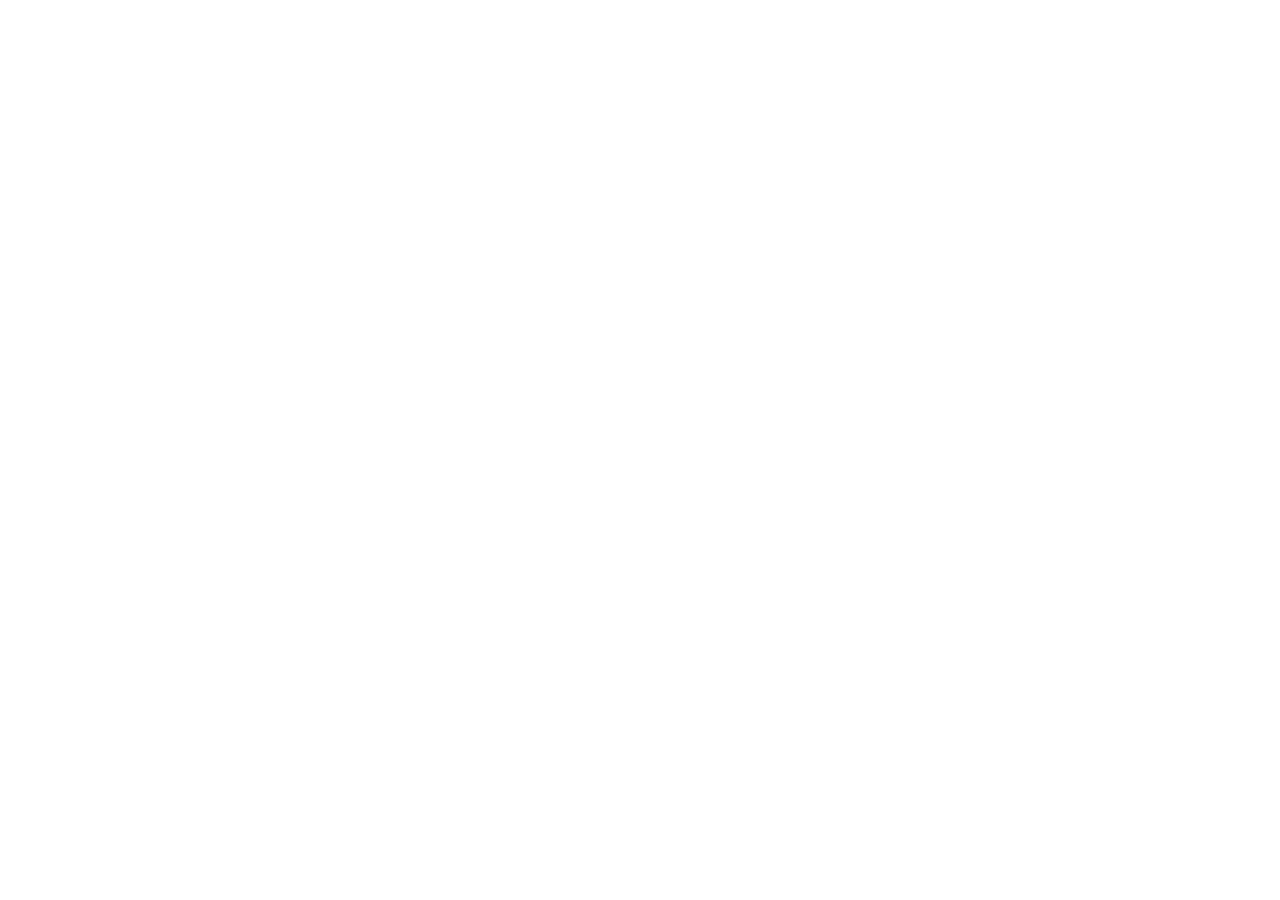
==== index.html @ 856f96f5 "Tambah krangka halaman branda" ====
<!DOCTYPE html>
<html lang="id">
    <head>
        <meta charset="UTF-8">
        <meta name="viewport" content="width=device-width, initial-scale=1.0">
        <meta name="description" content="Katalog kain dan busana Sasirangan khas Banjarmasin karya pengrajin lokal."> 
        <title>Sasirangan Banua | Kain Khas Banjar</title>
    </head>
    <body>

    </body>
</html>
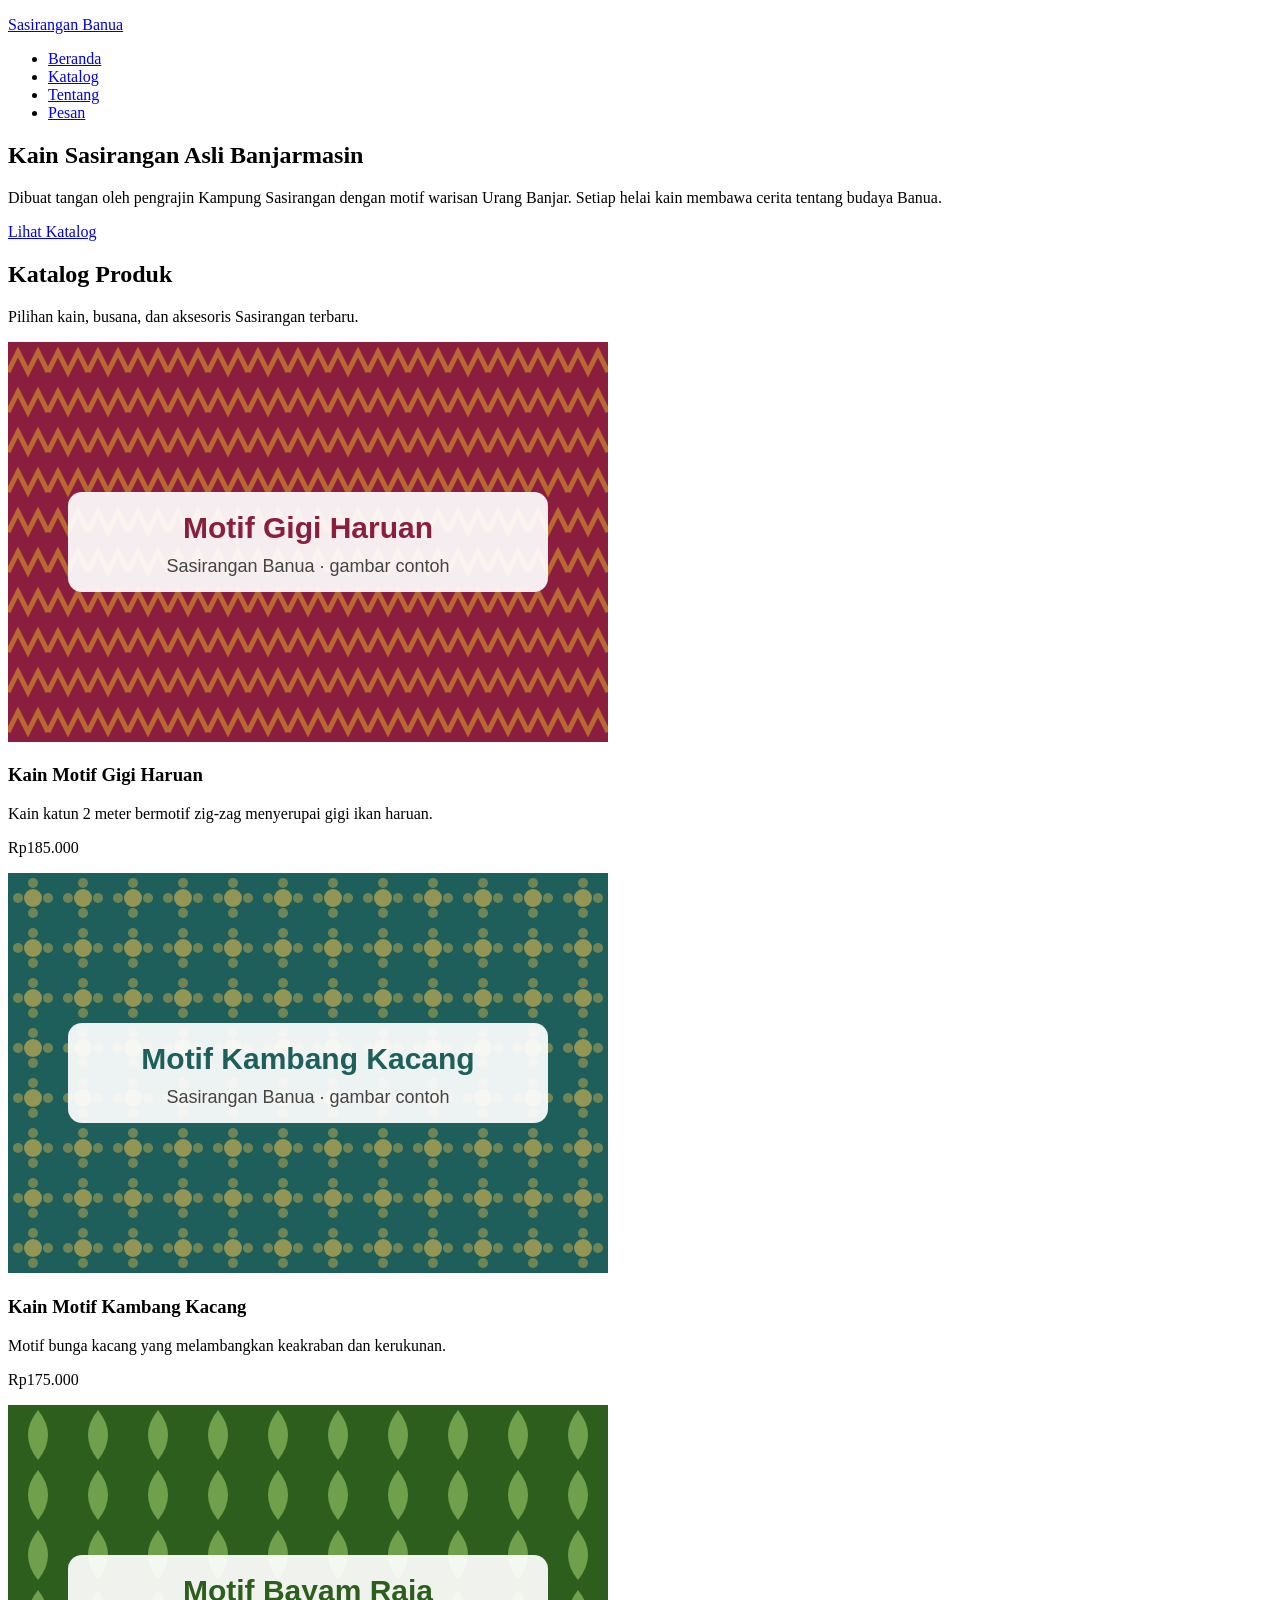
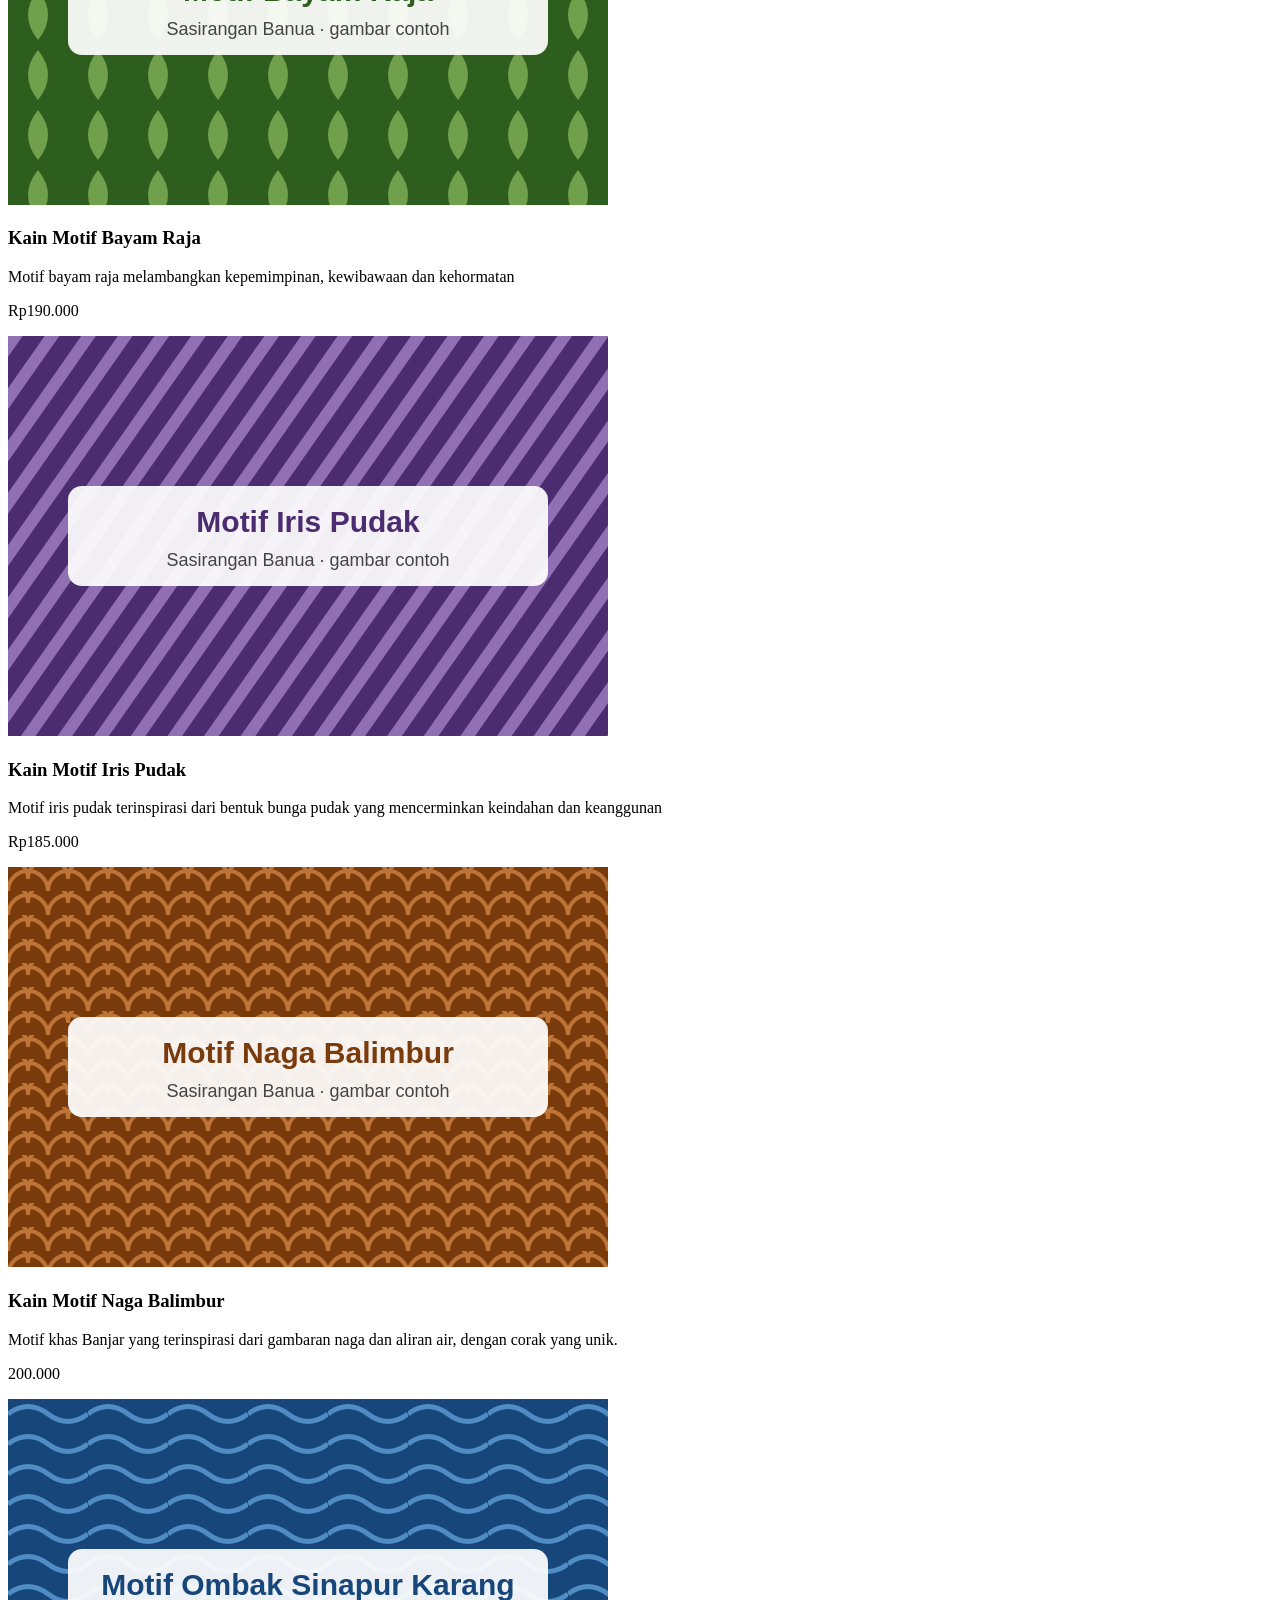
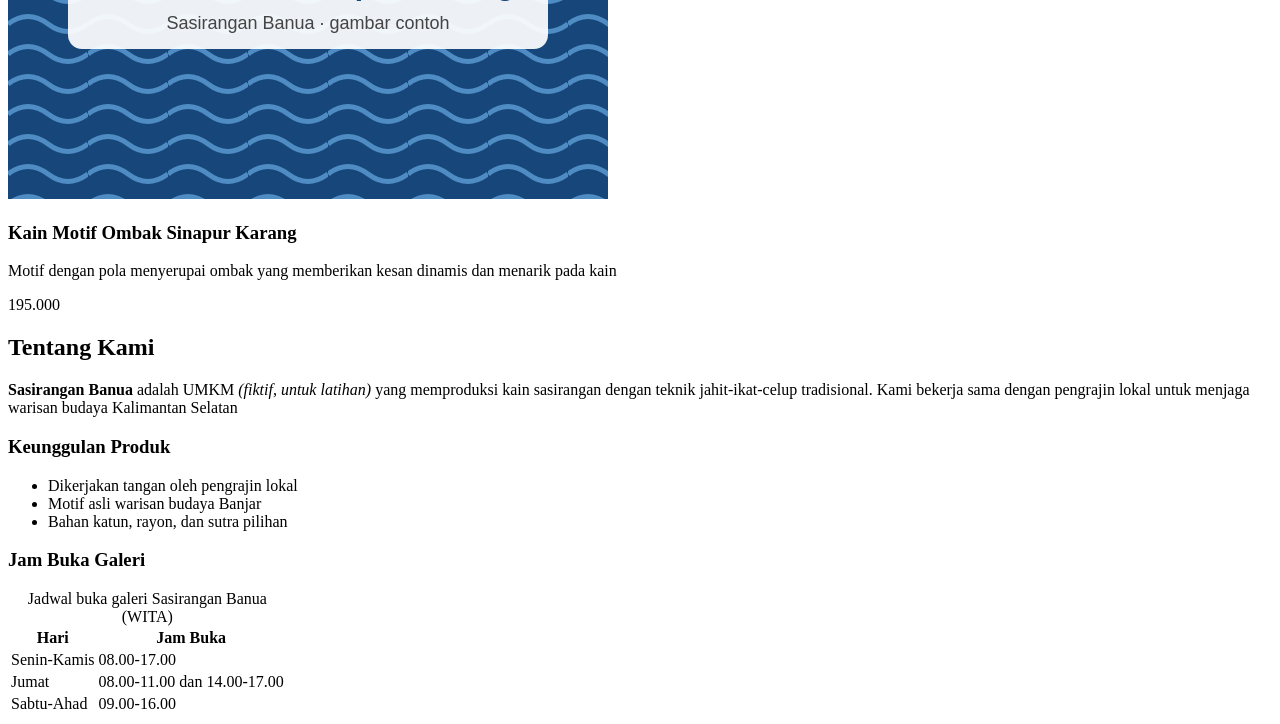
==== commit 6e57eeeb: "Tambah bagian tentang dan tabel jam buka." ====
--- a/index.html
+++ b/index.html
@@ -7,6 +7,138 @@
         <title>Sasirangan Banua | Kain Khas Banjar</title>
     </head>
     <body>
+        <header class="header-situs"> 
+             <p class="logo"><a href="index.html">Sasirangan Banua</a></p> 
+              <nav aria-label="Navigasi utama"> 
+                <ul class="menu"> 
+                     <li><a href="index.html" aria-current="page">Beranda</a></li> 
+                     <li><a href="#katalog">Katalog</a></li> 
+                     <li><a href="#tentang">Tentang</a></li>
+                     <li><a href="kontak.html">Pesan</a></li> 
+                </ul>
+              </nav>
+        </header> 
+        <main> 
+            <!-- ========== HERO ========== --> 
+             <section class="hero" id="beranda"> 
+                 <h1>Kain Sasirangan Asli Banjarmasin</h1> 
+                 <p>Dibuat tangan oleh pengrajin Kampung Sasirangan dengan motif warisan Urang Banjar.
+                     Setiap helai kain membawa cerita tentang budaya Banua.</p>
+                 <a class="tombol" href="#katalog">Lihat Katalog</a>
+             </section>
+             <!-- ========== KATALOG ========== --> 
+              <section class="bagian" id="katalog">
+                  <h2>Katalog Produk</h2>
+                  <p>Pilihan kain, busana, dan aksesoris Sasirangan terbaru.</p>
+                 
+                   <div class="katalog-grid"></div>
+                    <article class="kartu">
+                      <img src="img/gigi-haruan.svg" alt="Kain sasirangan motif gigi haruan warna merah marun"
+                       width="600" height="400"> 
+                      <div class="kartu-isi">
+                       <h3>Kain Motif Gigi Haruan</h3>
+                       <p>Kain katun 2 meter bermotif zig-zag menyerupai gigi ikan haruan.</p>
+                       <p class="harga">Rp185.000</p>
+                     </div>
+                   </article>
+                   
+                    <article class="kartu">
+                      <img src="img/kambang-kacang.svg" alt="Kain sasirangan motif kambang kacang warna hijau tosca"
+                       width="600" height="400">
+                        <div class="kartu-isi">
+                            <h3>Kain Motif Kambang Kacang</h3>
+                            <p>Motif bunga kacang yang melambangkan keakraban dan kerukunan.</p>
+                            <p class="harga">Rp175.000</p>
+                        </div> 
+                    </article>
+
+                    <article class="kartu">
+                        <img src="img/bayam-raja.svg" alt="Kain sasirangan motif bayam raja warna hijau terbaru tua"
+                        width="600" height="400">
+                        <div class="kartu-isi">
+                            <h3>Kain Motif Bayam Raja</h3>
+                            <p>Motif bayam raja melambangkan kepemimpinan, kewibawaan dan kehormatan</p>
+                            <P class="harga">Rp190.000</P>
+                        </div>
+                    </article>
+
+                    <article class="kartu">
+                        <img src="img/iris-pudak.svg" alt="Kain sasirangan motif iris pudak warna ungu"
+                        width="600" height="400">
+                        <div class="kartu-isi">
+                            <h3>Kain Motif Iris Pudak</h3>
+                            <P>Motif iris pudak terinspirasi dari bentuk bunga pudak yang mencerminkan keindahan dan keanggunan</P>
+                            <p class="harga">Rp185.000</p>
+                        </div>
+                    </article>
+                    
+                    <article class="kartu">
+                        <img src="img/naga-balimbur.svg" alt="Kain sasirangan motif naga balimbur warna coklat"
+                        width="600" height="400">
+                        <div class="kartu-isi">
+                            <h3>Kain Motif Naga Balimbur</h3>
+                            <p>Motif khas Banjar yang terinspirasi dari gambaran naga dan aliran air,
+                                dengan corak yang unik.</p>
+                            <p class="harga">200.000</p>
+                        </div>
+                    </article>
+
+                    <article class="kartu">
+                        <img src="img/ombak-sinapur-karang.svg" alt="kain sasirangan motif ombak sinapur karang warna biru"
+                        width="600" height="400">
+                        <div class="kartu-isi">
+                            <h3>Kain Motif Ombak Sinapur Karang</h3>
+                            <p>Motif dengan pola menyerupai ombak yang memberikan kesan dinamis dan menarik pada kain</p>
+                            <p class="harga">195.000</p>
+                        </div>
+                    </article>
+
+                    </div>
+                    </section>
+
+                    <section class="bagian" id="tentang">
+                        <h2>Tentang Kami</h2>
+                        <p><strong>Sasirangan Banua</strong> adalah UMKM <em>(fiktif, untuk latihan)</em> yang
+                        memproduksi kain sasirangan dengan teknik jahit-ikat-celup tradisional. Kami bekerja sama
+                        dengan pengrajin lokal untuk menjaga warisan budaya Kalimantan Selatan</p>
+
+                        <h3>Keunggulan Produk</h3>
+                        <ul>
+                            <li>Dikerjakan tangan oleh pengrajin lokal</li>
+                            <li>Motif asli warisan budaya Banjar</li>
+                            <li>Bahan katun, rayon, dan sutra pilihan</li>
+                        </ul>
+
+                        <h3>Jam Buka Galeri</h3>
+                        <table>
+                        <caption>Jadwal buka galeri Sasirangan Banua (WITA)</caption>
+                        <thead>
+                            <tr>
+                            <th scope="col">Hari</th>
+                            <th scope="col">Jam Buka</th>
+                            </tr>
+                        </thead>
+                        <tbody>
+                            <tr>
+                            <td>Senin-Kamis</td>
+                            <td>08.00-17.00</td>
+                            </tr>
+                            <tr>
+                            <td>Jumat</td>
+                            <td>08.00-11.00 dan 14.00-17.00</td>
+                            </tr>
+                            <tr>
+                            <td>Sabtu-Ahad</td>
+                            <td>09.00-16.00</td>
+                            </tr>
+                        </tbody>
+                        </table>
+                        </section>
+                        </main>
+
+                                                
+                            </section>
+                      
 
     </body>
 </html>
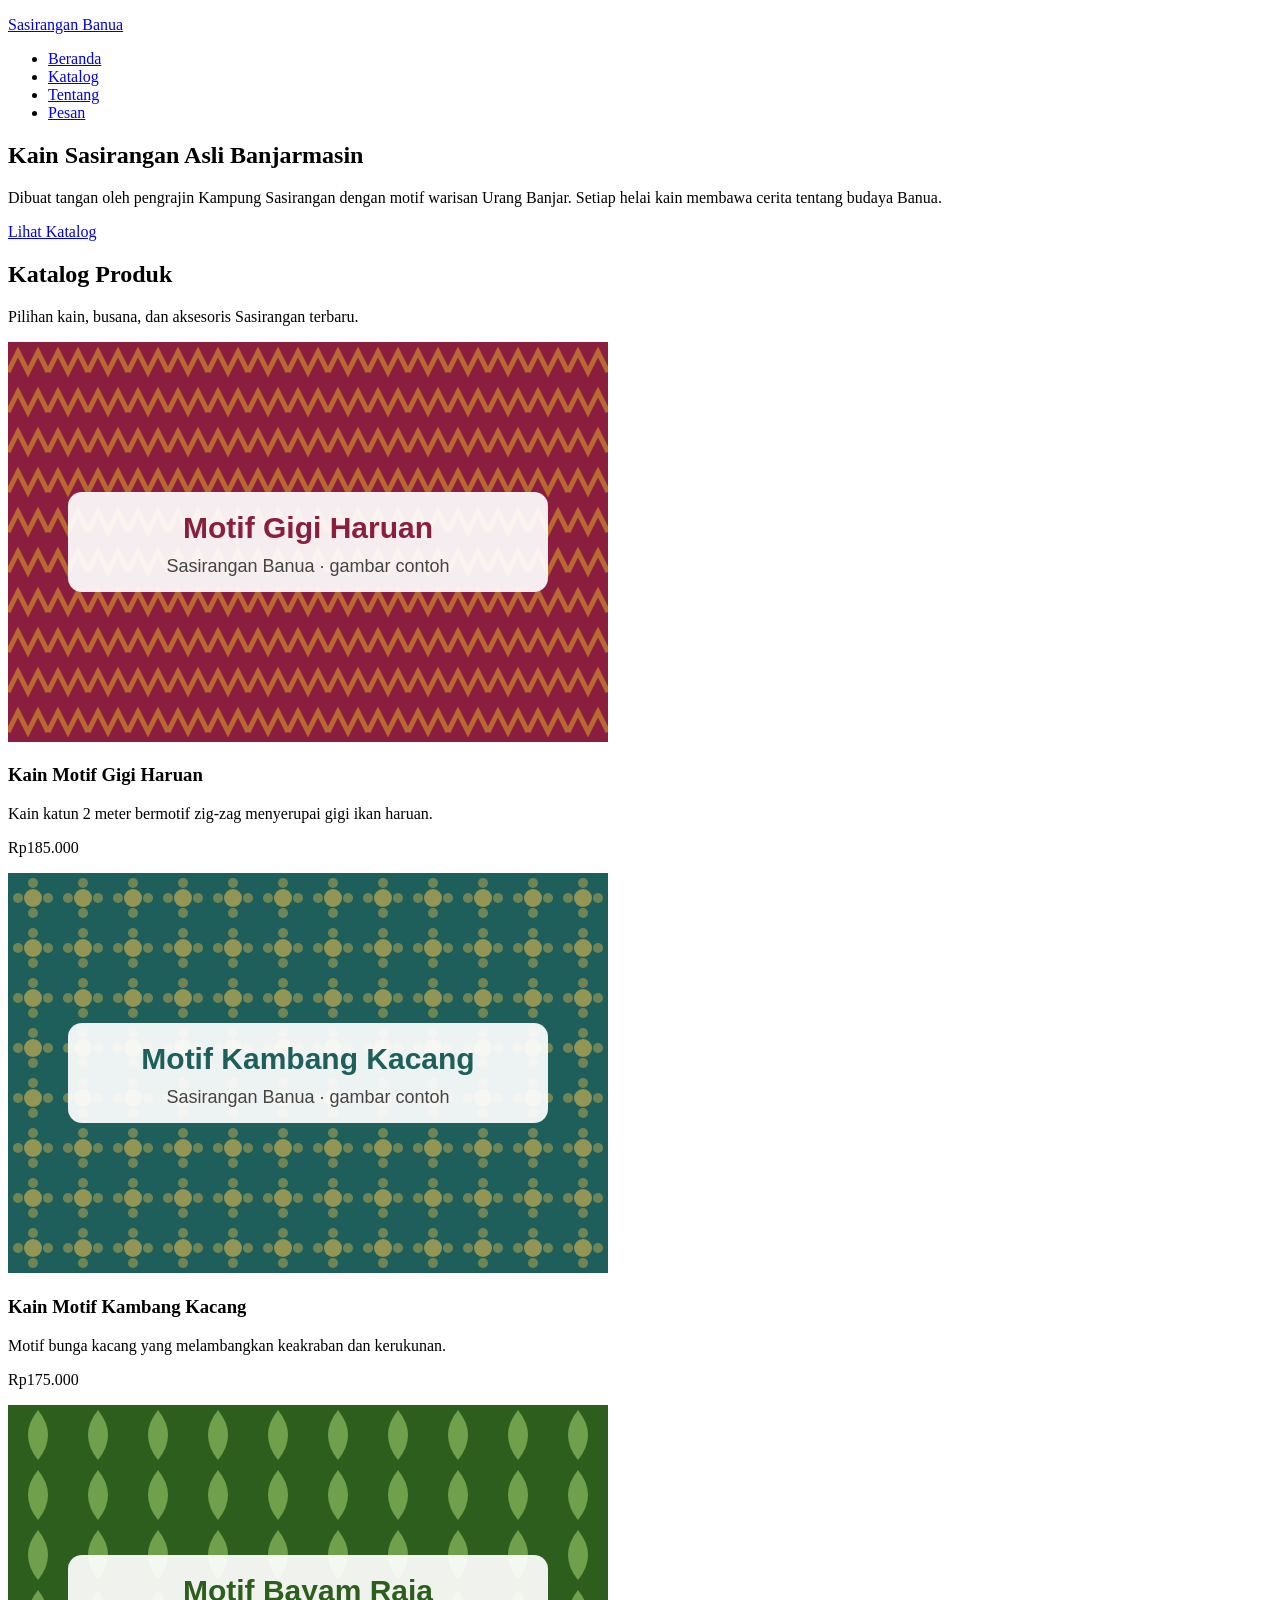
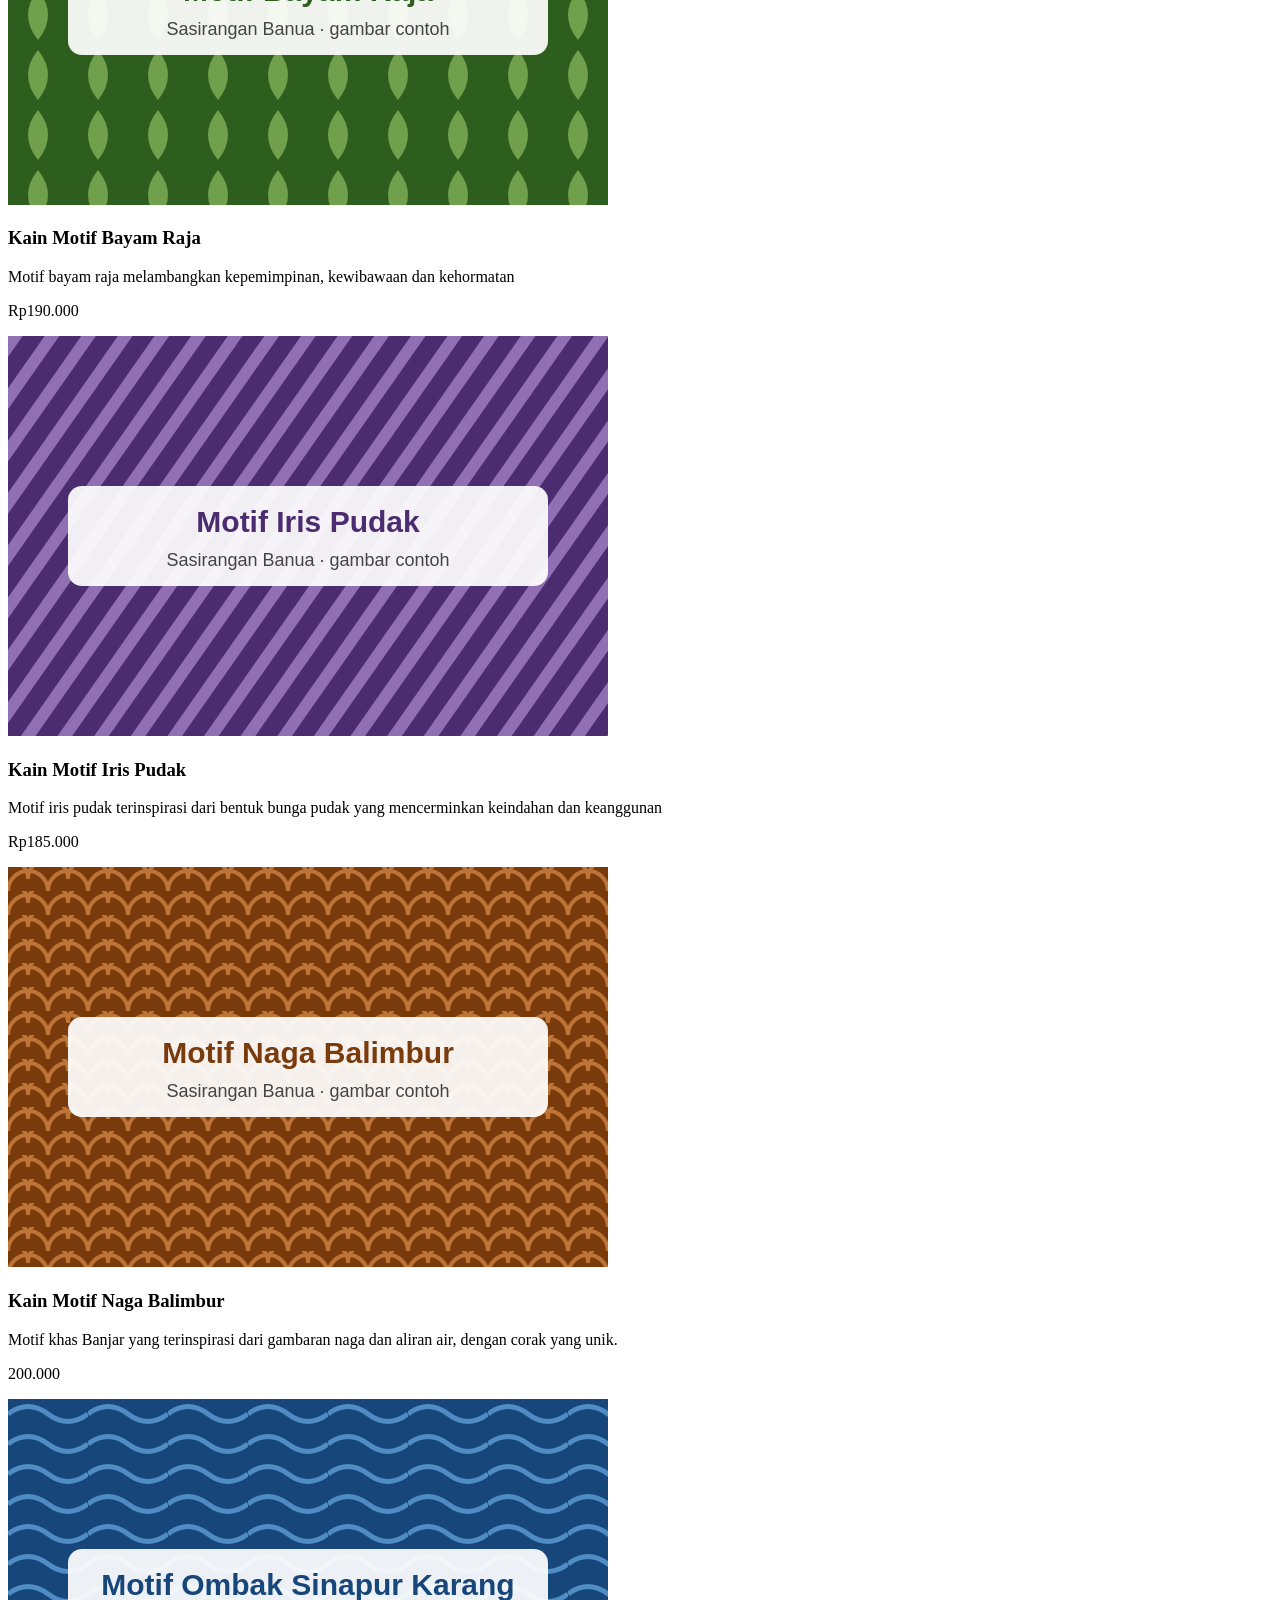
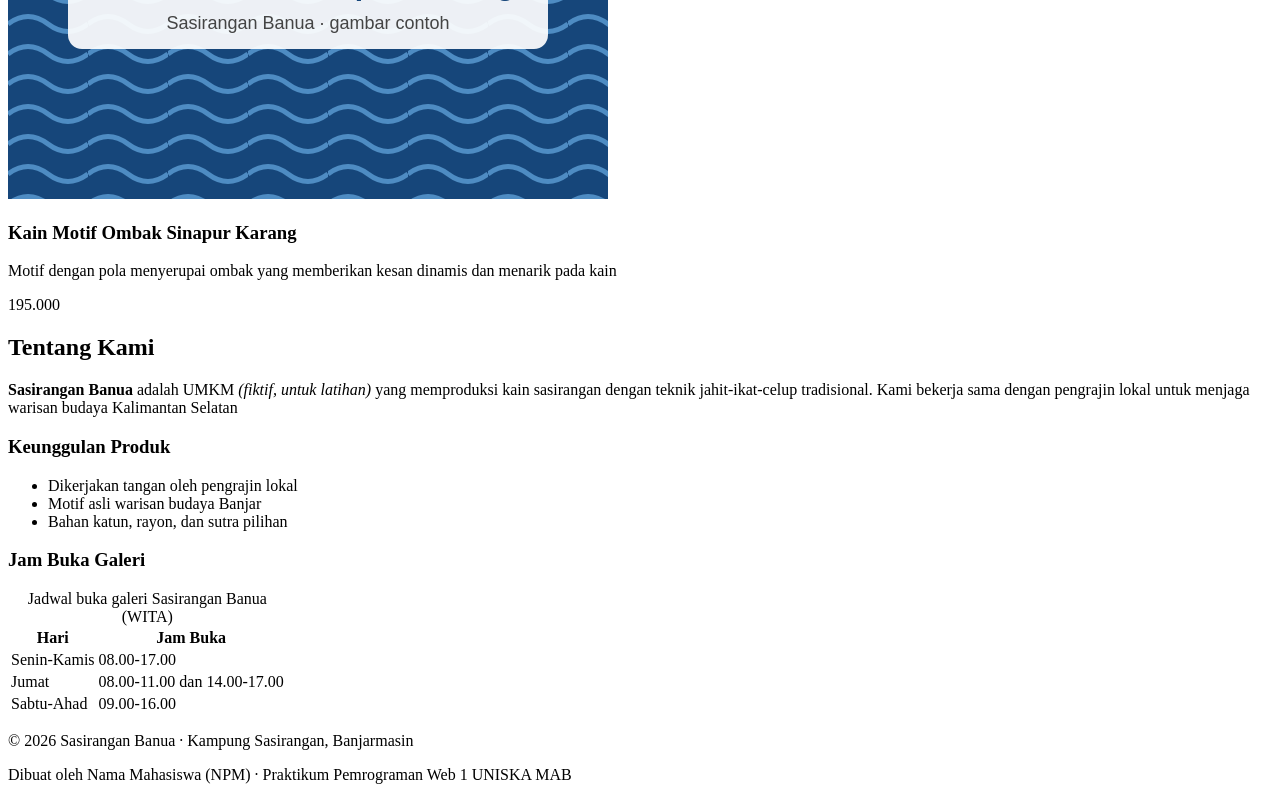
==== commit a36cb04b: "Tambah bagian tentang dan tabel jam buka." ====
--- a/index.html
+++ b/index.html
@@ -136,8 +136,10 @@
                         </section>
                         </main>
 
-                                                
-                            </section>
+                        <footer class="footer-situs">
+                        <p>&copy; 2026 Sasirangan Banua &middot; Kampung Sasirangan, Banjarmasin</p>
+                         <p>Dibuat oleh Nama Mahasiswa (NPM) &middot; Praktikum Pemrograman Web 1 UNISKA MAB</p>
+                        </footer>
                       
 
     </body>
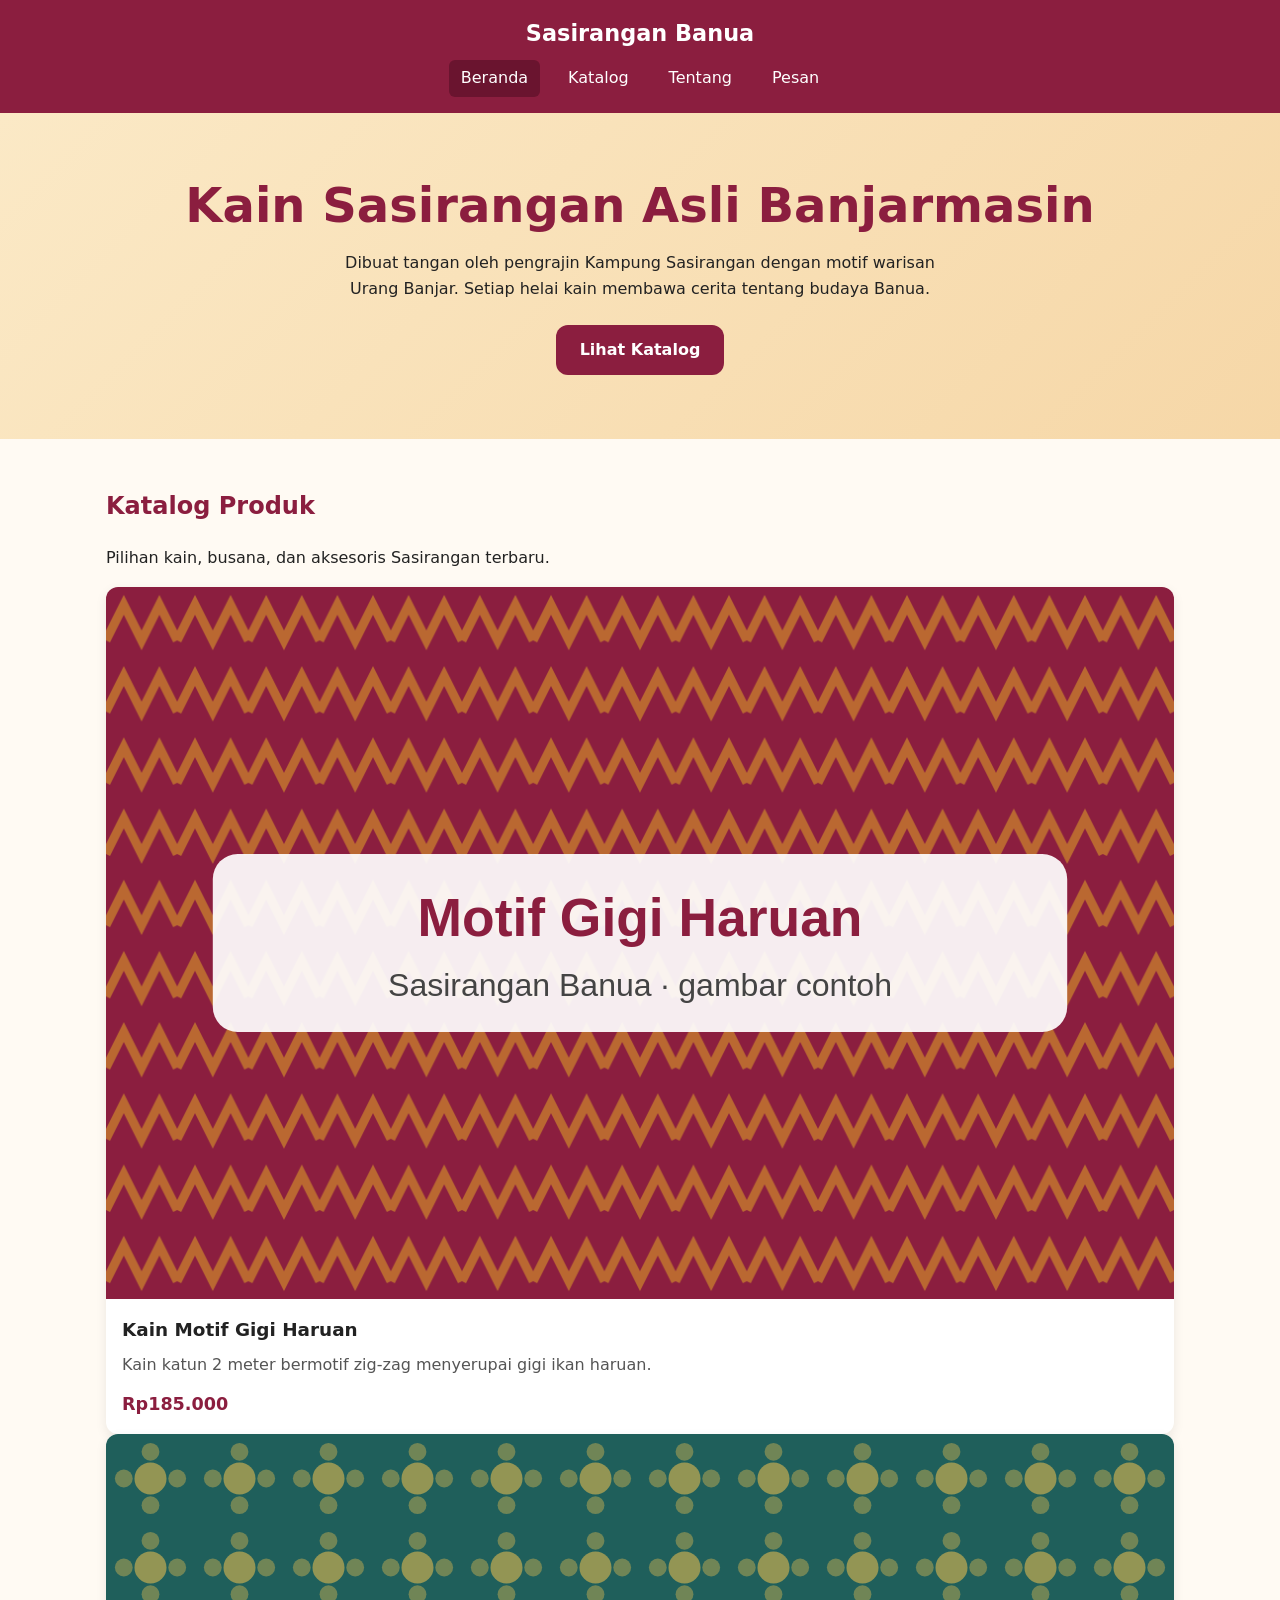
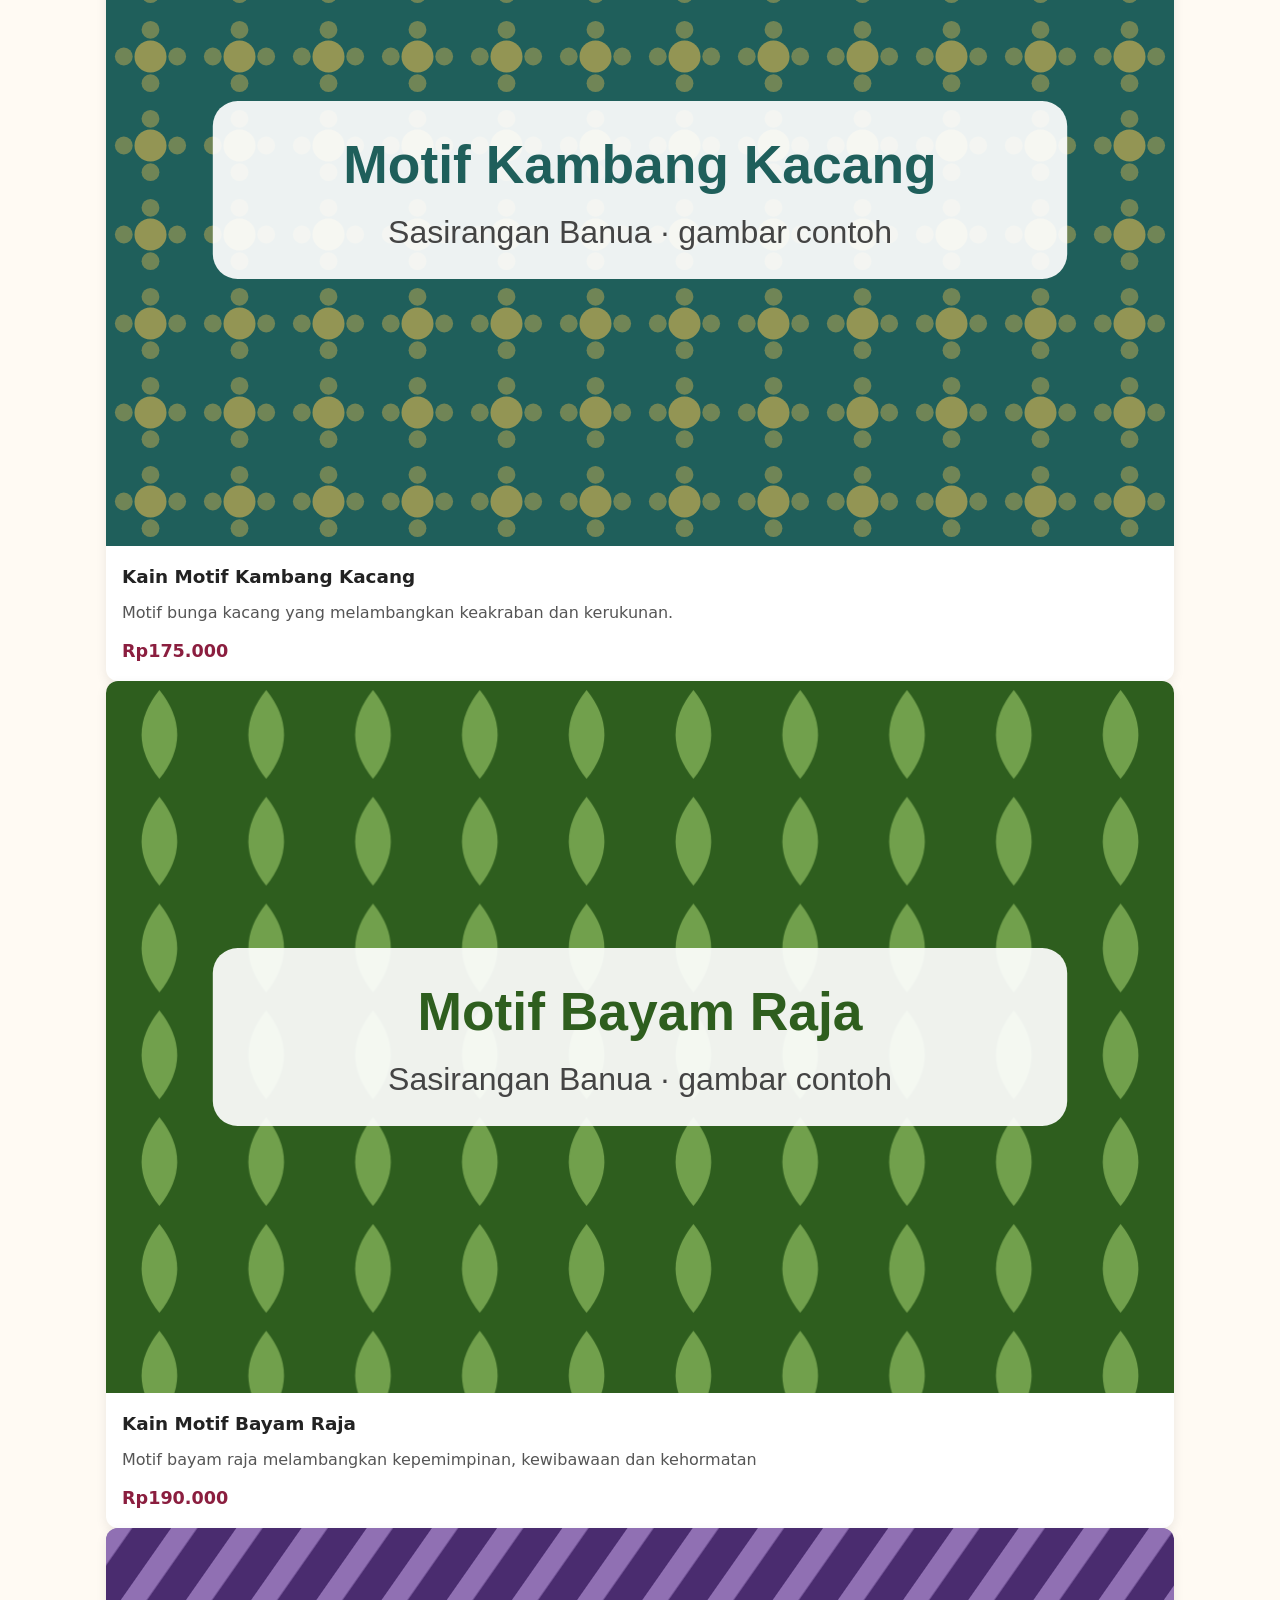
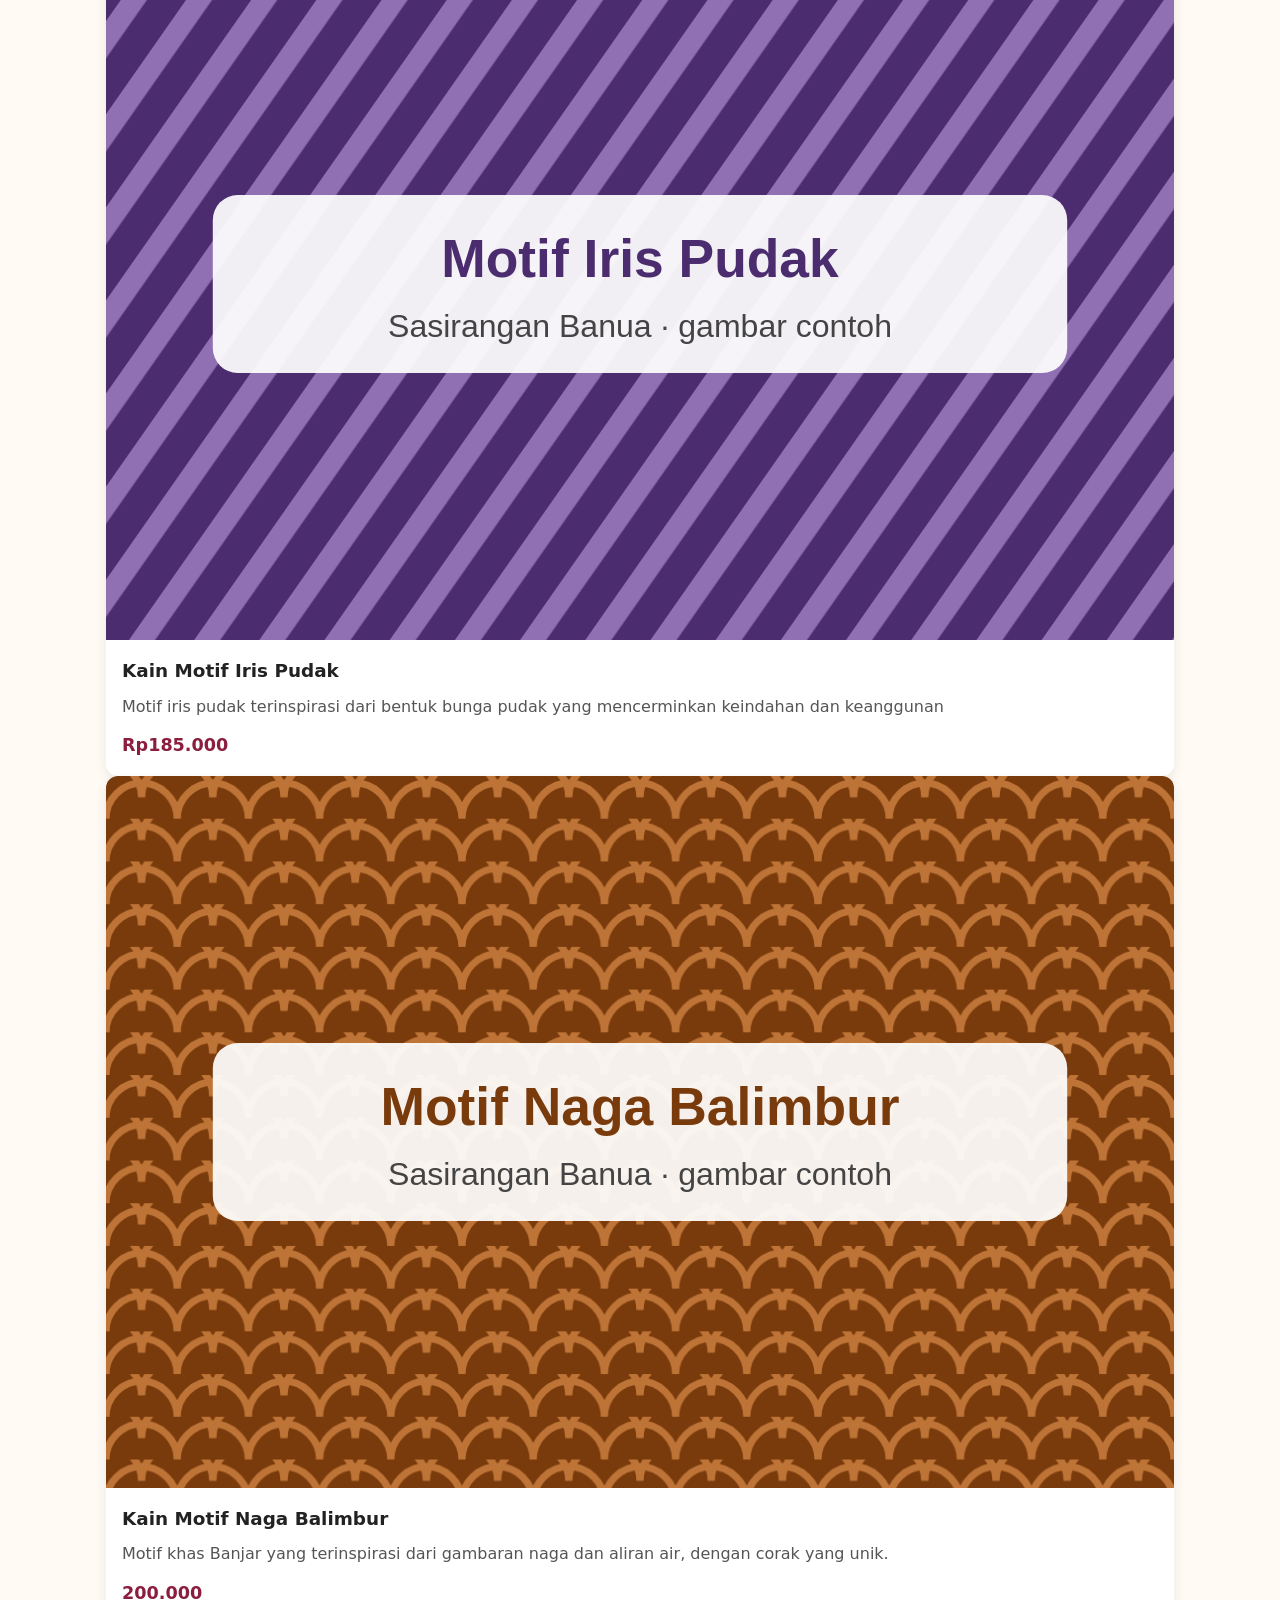
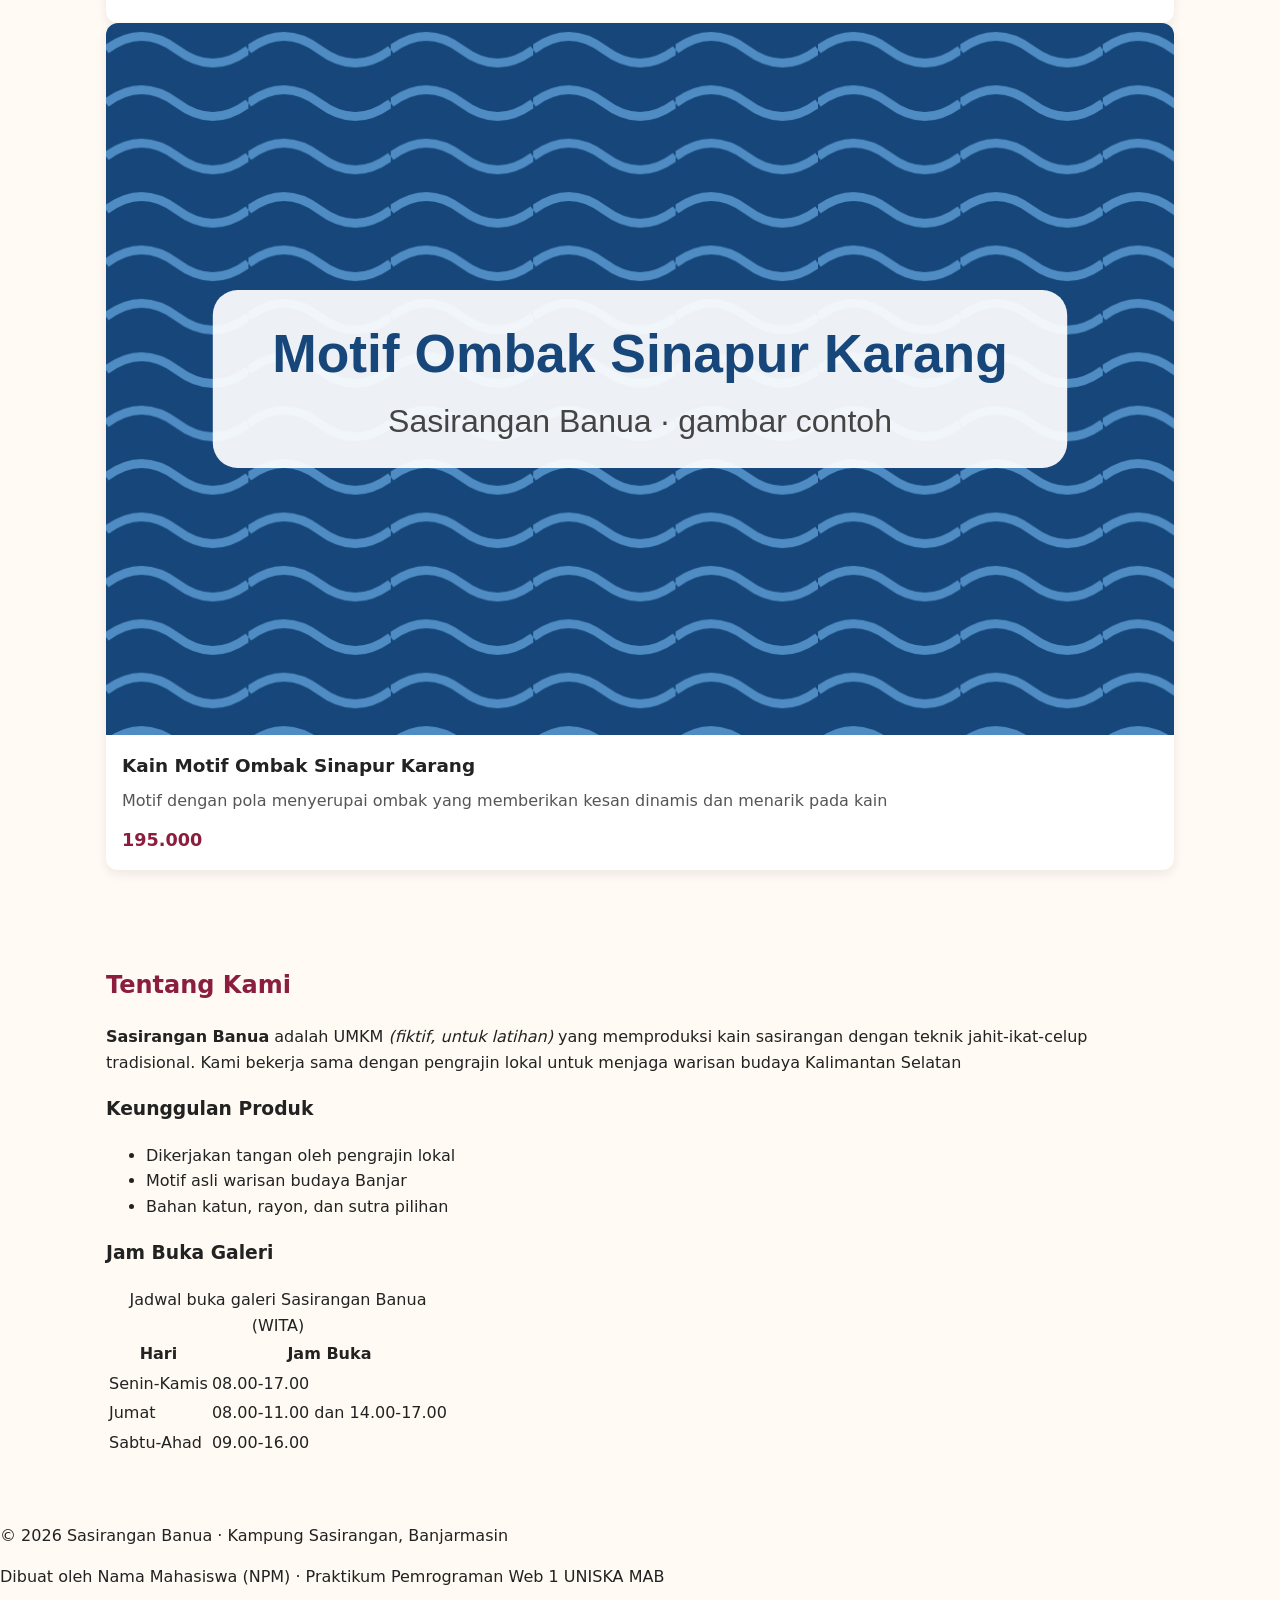
==== commit aa3b6b36: "Tambah gaya dasar, header, hero, dan katalog grid." ====
--- a/index.html
+++ b/index.html
@@ -5,6 +5,7 @@
         <meta name="viewport" content="width=device-width, initial-scale=1.0">
         <meta name="description" content="Katalog kain dan busana Sasirangan khas Banjarmasin karya pengrajin lokal."> 
         <title>Sasirangan Banua | Kain Khas Banjar</title>
+        <link rel="stylesheet" href="css/style.css">
     </head>
     <body>
         <header class="header-situs"> 
--- a/css/style.css
+++ b/css/style.css
@@ -0,0 +1,215 @@
+ 
+
+/* =========================================================
+   Sasirangan Banua — style.css
+   Pendekatan: mobile-first (gaya dasar untuk HP, lalu
+   disesuaikan untuk layar lebar dengan media query)
+   ========================================================= */
+
+/* ---------- 1. Variabel (custom properties) ---------- */
+:root {
+  --warna-utama: #8b1e3f;        /* merah marun sasirangan */
+  --warna-utama-gelap: #6a142f;
+  --warna-aksen: #e0a526;        /* kuning kunyit */
+  --warna-krem: #fbe9c6;
+  --warna-teks: #222222;
+  --warna-teks-lembut: #555555;
+  --warna-latar: #fffaf3;
+  --warna-kartu: #ffffff;
+  --radius: 12px;
+  --bayangan: 0 4px 12px rgba(0, 0, 0, 0.08);
+  --lebar-maks: 1100px;
+}
+
+/* ---------- 2. Reset ringan & dasar ---------- */
+*,
+*::before,
+*::after {
+  box-sizing: border-box;
+}
+
+html {
+  scroll-behavior: smooth;
+  scroll-padding-top: 7rem; /* agar judul tidak tertutup header sticky */
+}
+
+body {
+  margin: 0;
+  font-family: "Segoe UI", system-ui, -apple-system, Roboto, Arial, sans-serif;
+  font-size: 1rem;
+  line-height: 1.6;
+  color: var(--warna-teks);
+  background-color: var(--warna-latar);
+}
+
+img {
+  display: block;
+  max-width: 100%;
+   height: auto; 
+}
+a {
+  color: var(--warna-utama);
+}
+
+/* Penanda fokus untuk pengguna keyboard — JANGAN dihapus */
+a:focus-visible,
+button:focus-visible,
+input:focus-visible,
+select:focus-visible,
+textarea:focus-visible {
+  outline: 3px solid var(--warna-utama-gelap);
+  outline-offset: 2px;
+}
+/* ---------- 3. Header & navigasi (Flexbox) ---------- */
+.header-situs {
+  position: sticky;
+  top: 0;
+  z-index: 10;
+  display: flex;
+  flex-direction: column;      /* HP: logo di atas menu */
+  align-items: center;
+  gap: 0.5rem;
+  padding: 1rem;
+  background-color: var(--warna-utama);
+  color: #ffffff;
+}
+
+.logo {
+  margin: 0;
+  font-size: 1.4rem;
+  font-weight: 700;
+}
+
+.logo a {
+  color: inherit;
+  text-decoration: none;
+}
+
+.menu {
+  display: flex;
+  flex-wrap: wrap;
+  justify-content: center;
+  gap: 0.25rem 1rem;
+  margin: 0;
+  padding: 0;
+  list-style: none;
+}
+
+.menu a {
+  display: block;
+  padding: 0.35rem 0.75rem;
+  border-radius: 6px;
+  color: #ffffff;
+  text-decoration: none;
+}
+.menu a:hover,
+.menu a[aria-current="page"] {
+  background-color: var(--warna-utama-gelap);
+}
+
+.header-situs a:focus-visible {
+  outline-color: #ffffff; /* fokus putih agar terlihat di latar header yang gelap */
+}
+
+/* ---------- 4. Hero ---------- */
+.hero {
+  padding: 4rem 1rem;
+  text-align: center;
+  background: linear-gradient(135deg, var(--warna-krem), #f6d7a7);
+}
+
+.hero h1 {
+  margin: 0 0 1rem;
+  font-size: clamp(1.8rem, 5vw, 3rem);
+  line-height: 1.2;
+  color: var(--warna-utama);
+}
+
+.hero p {
+  max-width: 40rem;
+  margin: 0 auto 1.5rem;
+}
+
+/* ---------- 5. Tombol ---------- */
+.tombol {
+  display: inline-block;
+  padding: 0.75rem 1.5rem;
+  border: none;
+  border-radius: var(--radius);
+  background-color: var(--warna-utama);
+  color: #ffffff;
+  font: inherit;
+  font-weight: 600;
+  text-decoration: none;
+  cursor: pointer;
+  transition: background-color 0.2s ease, transform 0.2s ease;
+}
+
+.tombol:hover {
+  background-color: var(--warna-utama-gelap);
+  transform: translateY(-2px);
+}
+
+/* ---------- 6. Bagian (section) umum ---------- */
+.bagian {
+  max-width: var(--lebar-maks);
+  margin-inline: auto;
+  padding: 3rem 1rem;
+}
+
+.bagian h1,
+.bagian h2 {
+  margin-top: 0;
+  color: var(--warna-utama);
+}
+
+/* ---------- 7. Katalog (CSS Grid) ---------- */
+.katalog-grid {
+  display: grid;
+  grid-template-columns: repeat(auto-fill, minmax(240px, 1fr));
+  gap: 1.5rem;
+}
+
+.kartu {
+  display: flex;
+  flex-direction: column;
+  overflow: hidden;
+  border-radius: var(--radius);
+  background-color: var(--warna-kartu);
+  box-shadow: var(--bayangan);
+  transition: transform 0.2s ease;
+}
+
+.kartu:hover {
+  transform: translateY(-4px);
+}
+.kartu img {
+  width: 100%;
+  aspect-ratio: 3 / 2;
+  object-fit: cover;
+}
+
+.kartu-isi {
+  display: flex;
+  flex-direction: column;
+  flex-grow: 1;                  /* isi kartu mengisi sisa tinggi */
+  padding: 1rem;
+}
+
+.kartu h3 {
+  margin: 0 0 0.5rem;
+  font-size: 1.15rem;
+}
+
+.kartu p {
+  margin: 0 0 0.75rem;
+  color: var(--warna-teks-lembut);
+}
+
+.kartu .harga {
+  margin-top: auto;              /* harga selalu di bagian bawah kartu */
+  margin-bottom: 0;
+  font-size: 1.1rem;
+  font-weight: 700;
+  color: var(--warna-utama);
+}
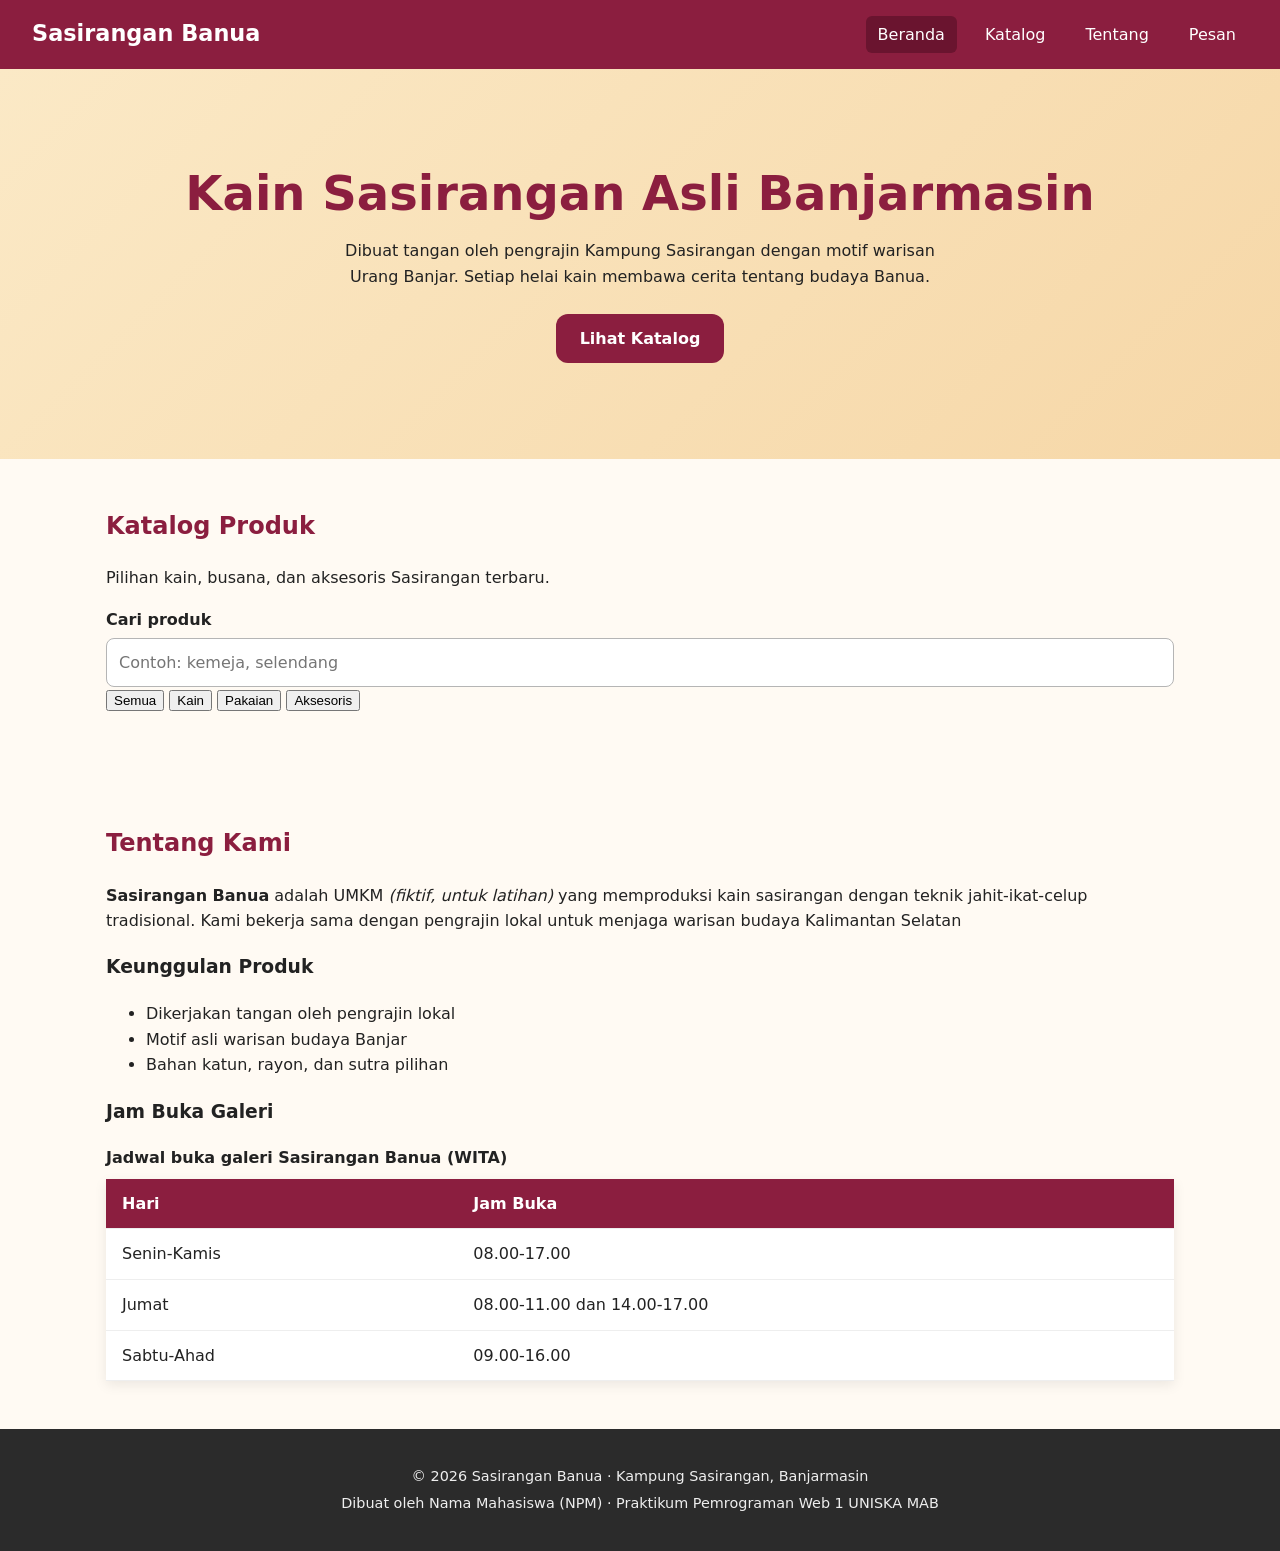
==== commit 87536c57: "Tampilkan katalog dari array data dengan DOM." ====
--- a/index.html
+++ b/index.html
@@ -6,6 +6,7 @@
         <meta name="description" content="Katalog kain dan busana Sasirangan khas Banjarmasin karya pengrajin lokal."> 
         <title>Sasirangan Banua | Kain Khas Banjar</title>
         <link rel="stylesheet" href="css/style.css">
+        <script src="js/katalog.js" defer></script>
     </head>
     <body>
         <header class="header-situs"> 
@@ -32,69 +33,73 @@
                   <h2>Katalog Produk</h2>
                   <p>Pilihan kain, busana, dan aksesoris Sasirangan terbaru.</p>
                  
-                   <div class="katalog-grid"></div>
-                    <article class="kartu">
-                      <img src="img/gigi-haruan.svg" alt="Kain sasirangan motif gigi haruan warna merah marun"
-                       width="600" height="400"> 
-                      <div class="kartu-isi">
-                       <h3>Kain Motif Gigi Haruan</h3>
-                       <p>Kain katun 2 meter bermotif zig-zag menyerupai gigi ikan haruan.</p>
-                       <p class="harga">Rp185.000</p>
-                     </div>
-                   </article>
-                   
-                    <article class="kartu">
-                      <img src="img/kambang-kacang.svg" alt="Kain sasirangan motif kambang kacang warna hijau tosca"
-                       width="600" height="400">
-                        <div class="kartu-isi">
-                            <h3>Kain Motif Kambang Kacang</h3>
-                            <p>Motif bunga kacang yang melambangkan keakraban dan kerukunan.</p>
-                            <p class="harga">Rp175.000</p>
-                        </div> 
-                    </article>
+                   <div class="kontrol-katalog">
 
-                    <article class="kartu">
-                        <img src="img/bayam-raja.svg" alt="Kain sasirangan motif bayam raja warna hijau terbaru tua"
-                        width="600" height="400">
-                        <div class="kartu-isi">
-                            <h3>Kain Motif Bayam Raja</h3>
-                            <p>Motif bayam raja melambangkan kepemimpinan, kewibawaan dan kehormatan</p>
-                            <P class="harga">Rp190.000</P>
-                        </div>
-                    </article>
+    <!-- Kolom pencarian produk -->
+    <div class="kolom">
+        <label for="cari">Cari produk</label>
+        <input 
+            type="search" 
+            id="cari" 
+            placeholder="Contoh: kemeja, selendang"
+        >
+    </div>
 
-                    <article class="kartu">
-                        <img src="img/iris-pudak.svg" alt="Kain sasirangan motif iris pudak warna ungu"
-                        width="600" height="400">
-                        <div class="kartu-isi">
-                            <h3>Kain Motif Iris Pudak</h3>
-                            <P>Motif iris pudak terinspirasi dari bentuk bunga pudak yang mencerminkan keindahan dan keanggunan</P>
-                            <p class="harga">Rp185.000</p>
-                        </div>
-                    </article>
-                    
-                    <article class="kartu">
-                        <img src="img/naga-balimbur.svg" alt="Kain sasirangan motif naga balimbur warna coklat"
-                        width="600" height="400">
-                        <div class="kartu-isi">
-                            <h3>Kain Motif Naga Balimbur</h3>
-                            <p>Motif khas Banjar yang terinspirasi dari gambaran naga dan aliran air,
-                                dengan corak yang unik.</p>
-                            <p class="harga">200.000</p>
-                        </div>
-                    </article>
+    <!-- Filter kategori produk -->
+    <div class="filter" role="group" aria-label="Filter kategori">
 
-                    <article class="kartu">
-                        <img src="img/ombak-sinapur-karang.svg" alt="kain sasirangan motif ombak sinapur karang warna biru"
-                        width="600" height="400">
-                        <div class="kartu-isi">
-                            <h3>Kain Motif Ombak Sinapur Karang</h3>
-                            <p>Motif dengan pola menyerupai ombak yang memberikan kesan dinamis dan menarik pada kain</p>
-                            <p class="harga">195.000</p>
-                        </div>
-                    </article>
+        <button 
+            type="button" 
+            class="tombol-filter aktif" 
+            data-kategori="semua"
+            aria-pressed="true">
+            Semua
+        </button>
 
-                    </div>
+        <button 
+            type="button" 
+            class="tombol-filter" 
+            data-kategori="kain"
+            aria-pressed="false">
+            Kain
+        </button>
+
+        <button 
+            type="button" 
+            class="tombol-filter" 
+            data-kategori="pakaian"
+            aria-pressed="false">
+            Pakaian
+        </button>
+
+        <button 
+            type="button" 
+            class="tombol-filter" 
+            data-kategori="aksesoris"
+            aria-pressed="false">
+            Aksesoris
+        </button>
+
+    </div>
+</div>
+
+<!-- Informasi jumlah produk -->
+<p 
+    id="info-jumlah" 
+    class="info-jumlah" 
+    aria-live="polite">
+</p>
+
+<!-- Daftar katalog produk -->
+<div 
+    id="daftar-katalog" 
+    class="katalog-grid">
+</div>
+
+<!-- Pesan jika JavaScript tidak aktif -->
+<noscript>
+    <p>Aktifkan JavaScript untuk melihat katalog produk.</p>
+</noscript>
                     </section>
 
                     <section class="bagian" id="tentang">
--- a/css/style.css
+++ b/css/style.css
@@ -163,6 +163,8 @@
   color: var(--warna-utama);
 }
 
+
+
 /* ---------- 7. Katalog (CSS Grid) ---------- */
 .katalog-grid {
   display: grid;
@@ -212,4 +214,119 @@
   font-size: 1.1rem;
   font-weight: 700;
   color: var(--warna-utama);
-}+}
+
+
+
+/* ---------- 8. Tabel ---------- */
+table {
+  width: 100%;
+  border-collapse: collapse;
+  background-color: var(--warna-kartu);
+  box-shadow: var(--bayangan);
+}
+
+caption {
+  margin-bottom: 0.5rem;
+  font-weight: 600;
+  text-align: left;
+}
+
+th,
+td {
+  padding: 0.75rem 1rem;
+  border-bottom: 1px solid #eeeeee;
+  text-align: left;
+}
+
+thead th {
+  background-color: var(--warna-utama);
+  color: #ffffff;
+}
+/* ---------- 9. Formulir ---------- */
+.form-pesan {
+  display: grid;
+  gap: 1rem;
+  max-width: 40rem;
+  padding: 1.5rem;
+  border-radius: var(--radius);
+  background-color: var(--warna-kartu);
+  box-shadow: var(--bayangan);
+}
+.kolom {
+  display: flex;
+  flex-direction: column;
+  gap: 0.35rem;
+}
+
+label,
+legend {
+  font-weight: 600;
+}
+
+input,
+select,
+textarea {
+  width: 100%;
+  padding: 0.65rem 0.75rem;
+  border: 1px solid #b5b5b5;
+  border-radius: 8px;
+  font: inherit;
+}
+
+fieldset {
+  display: flex;
+  flex-direction: column;
+  gap: 0.35rem;
+  border: 1px solid #dddddd;
+  border-radius: 8px;
+}
+
+fieldset label,
+.cek {
+  display: flex;
+  align-items: center;
+  gap: 0.5rem;
+  font-weight: 400;
+}
+
+input[type="radio"],
+input[type="checkbox"] {
+  width: auto;
+}
+/* ---------- 10. Footer ---------- */
+.footer-situs {
+  padding: 2rem 1rem;
+  background-color: #2b2b2b;
+  color: #eeeeee;
+  font-size: 0.9rem;
+  text-align: center;
+}
+
+.footer-situs p {
+  margin: 0.25rem 0;
+}
+/* ---------- 11. Responsif: tablet & desktop ---------- */
+@media (min-width: 768px) {
+  .header-situs {
+    flex-direction: row;          /* logo kiri, menu kanan */
+    justify-content: space-between;
+    padding-inline: 2rem;
+  }
+
+  .hero {
+    padding: 6rem 2rem;
+  }
+}
+
+/* Hormati pengguna yang tidak ingin banyak animasi */
+@media (prefers-reduced-motion: reduce) {
+  html {
+    scroll-behavior: auto;
+  }
+
+  * {
+    transition: none !important;
+  }
+}
+
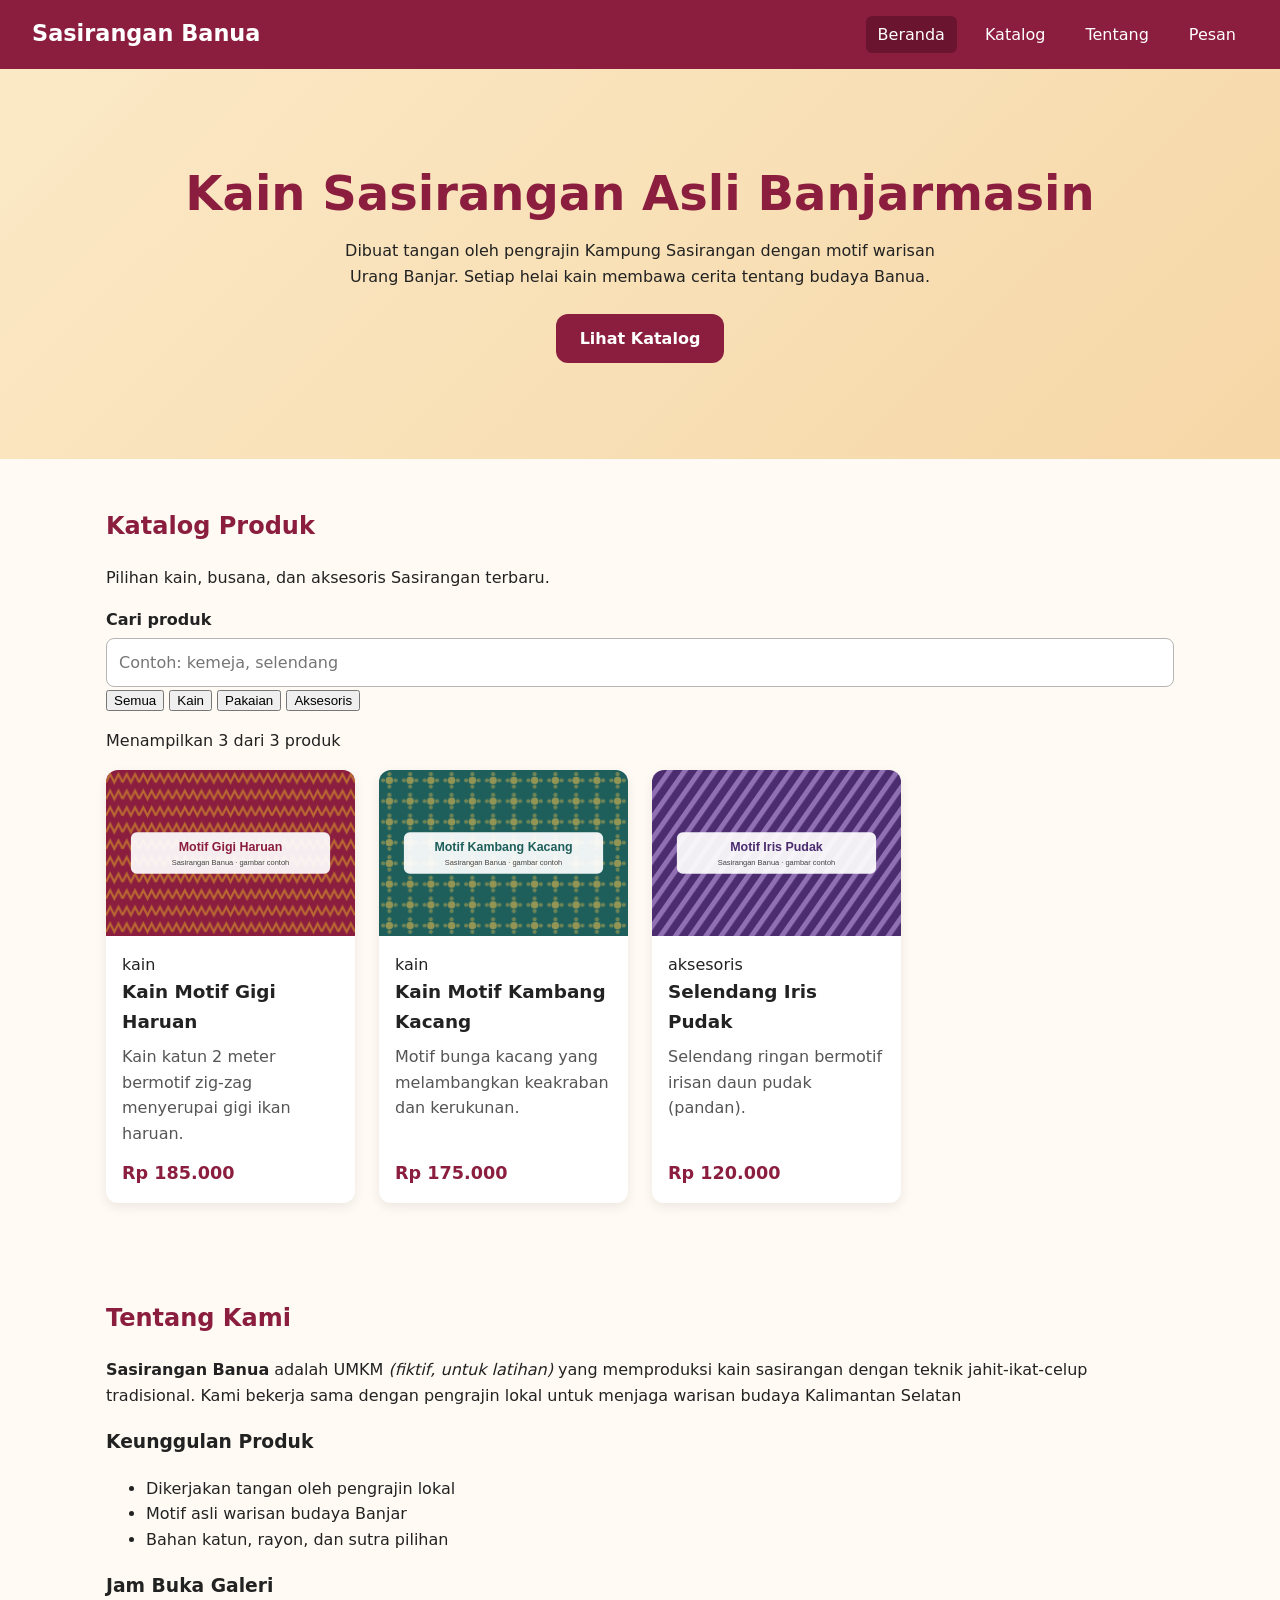
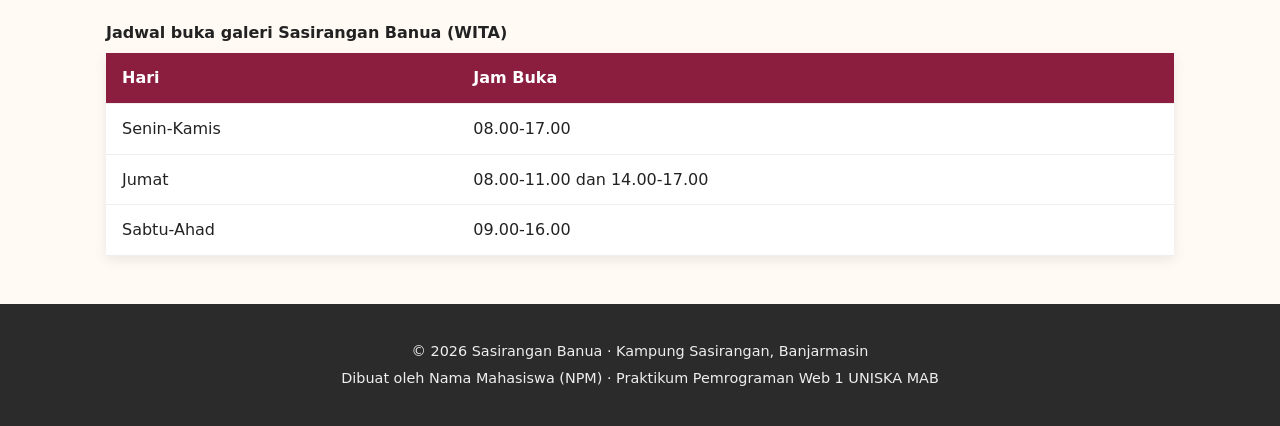
==== commit 82716797: "tambah pencarian filter dan ketagori" ====
--- a/index.html
+++ b/index.html
@@ -41,8 +41,7 @@
         <input 
             type="search" 
             id="cari" 
-            placeholder="Contoh: kemeja, selendang"
-        >
+            placeholder="Contoh: kemeja, selendang">
     </div>
 
     <!-- Filter kategori produk -->
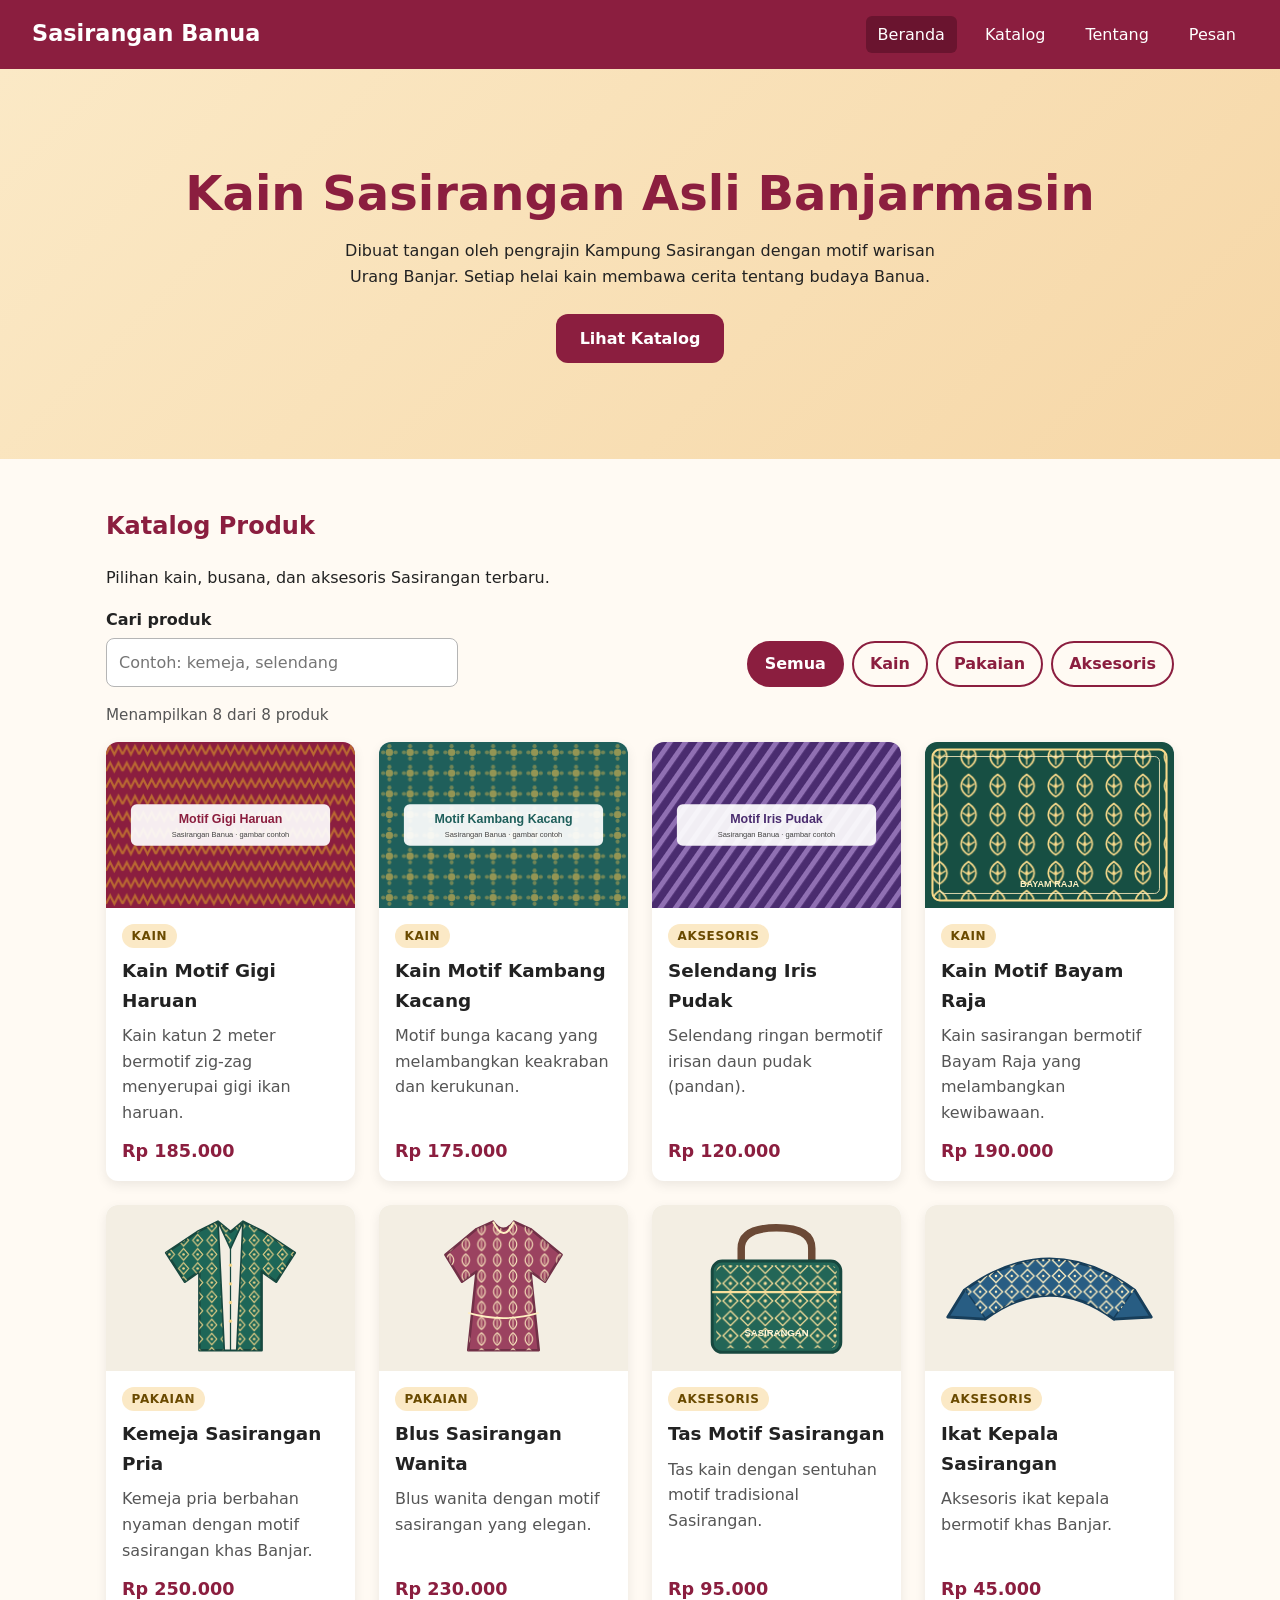
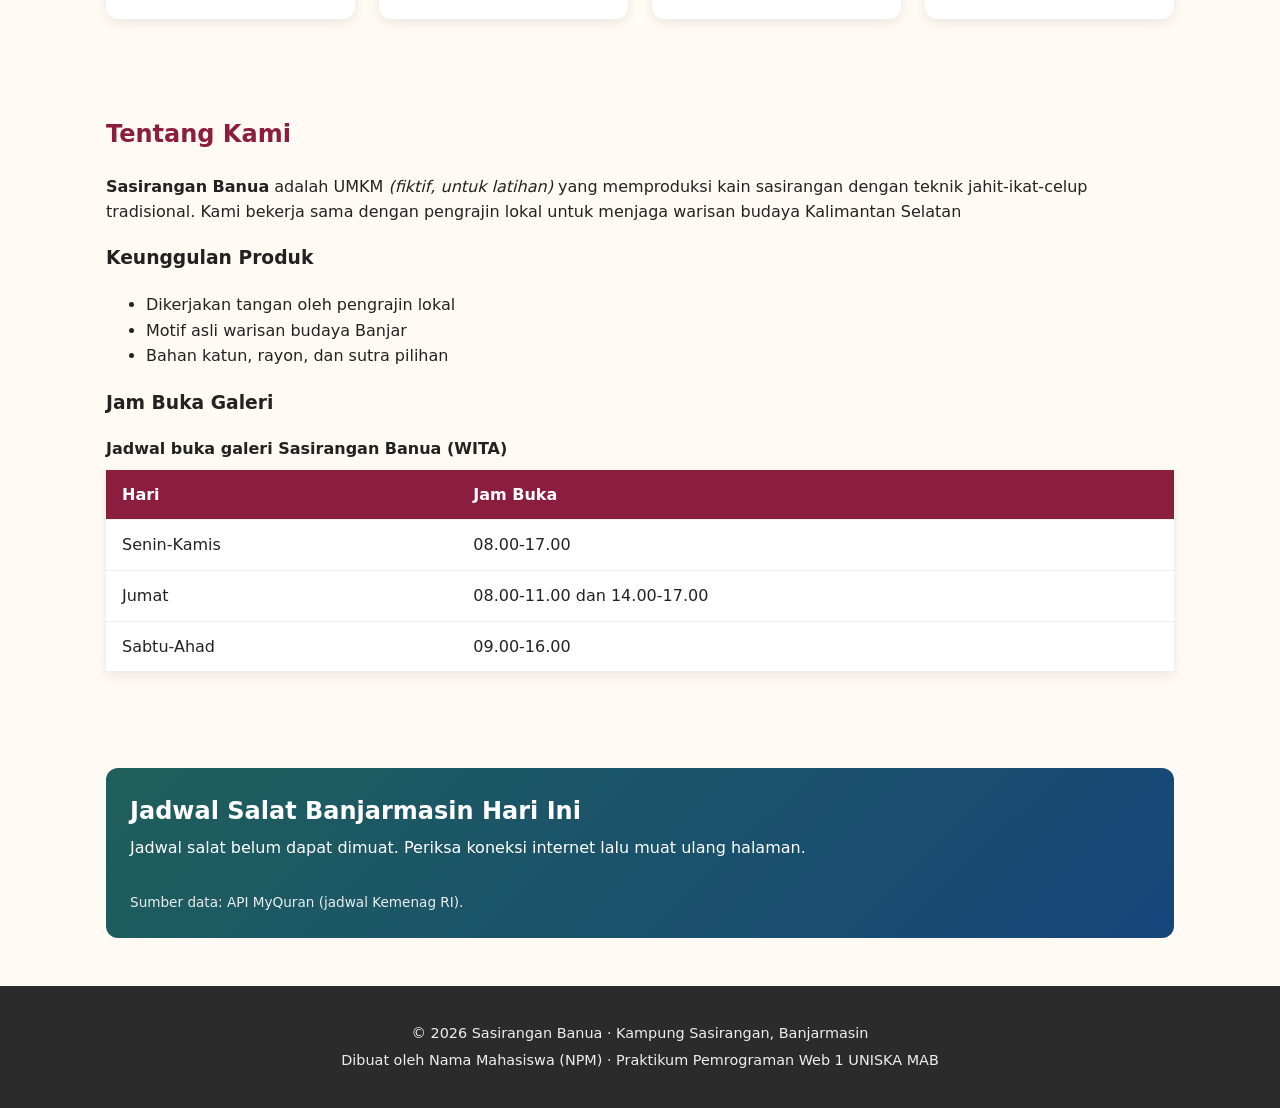
==== commit e3e1dee6: "Tambah widget jadwal salat dari API MyQuran." ====
--- a/index.html
+++ b/index.html
@@ -7,6 +7,7 @@
         <title>Sasirangan Banua | Kain Khas Banjar</title>
         <link rel="stylesheet" href="css/style.css">
         <script src="js/katalog.js" defer></script>
+        <script src="js/jadwal-salat.js" defer></script>
     </head>
     <body>
         <header class="header-situs"> 
@@ -139,6 +140,16 @@
                         </tbody>
                         </table>
                         </section>
+
+            <!-- ========== JADWAL SALAT (data dari API) ========== -->
+            <section class="bagian" id="jadwal">
+                <div class="jadwal-salat" id="jadwal-salat">
+                    <h2>Jadwal Salat Banjarmasin Hari Ini</h2>
+                    <p class="status" aria-live="polite">Memuat jadwal salat...</p>
+                    <ul class="daftar-waktu" hidden></ul>
+                    <p class="sumber">Sumber data: API MyQuran (jadwal Kemenag RI).</p>
+                </div>
+            </section>
                         </main>
 
                         <footer class="footer-situs">
--- a/css/style.css
+++ b/css/style.css
@@ -329,4 +329,333 @@
     transition: none !important;
   }
 }
-
+/* ---------- 12. Komponen interaktif (Modul 3) ---------- */
+
+.kontrol-katalog {
+    display: flex;
+    flex-direction: column;
+    gap: 1rem;
+    margin-bottom: 1rem;
+}
+
+.filter {
+    display: flex;
+    flex-wrap: wrap;
+    gap: 0.5rem;
+}
+
+.tombol-filter {
+    padding: 0.5rem 1rem;
+    border: 2px solid var(--warna-utama);
+    border-radius: 999px;
+    background-color: transparent;
+    color: var(--warna-utama);
+    font: inherit;
+    font-weight: 600;
+    cursor: pointer;
+}
+
+.tombol-filter:hover,
+.tombol-filter.aktif {
+    background-color: var(--warna-utama);
+    color: #ffffff;
+}
+
+.info-jumlah {
+    color: var(--warna-teks-lembut);
+    font-size: 0.95rem;
+}
+
+.label-kategori {
+    align-self: flex-start;
+    margin-bottom: 0.5rem;
+    padding: 0.15rem 0.6rem;
+    border-radius: 999px;
+    background-color: var(--warna-krem);
+    color: #6a4a00;
+    font-size: 0.75rem;
+    font-weight: 700;
+    letter-spacing: 0.05em;
+    text-transform: uppercase;
+}
+
+.pesan-error {
+    margin: 0;
+    color: #b00020;
+    font-size: 0.9rem;
+}
+
+.pesan-error:empty {
+    display: none;
+}
+
+[aria-invalid="true"] {
+    border-color: #b00020;
+    background-color: #fff5f6;
+}
+
+.hasil-pesan {
+    max-width: 40rem;
+    margin-top: 2rem;
+    padding: 1.5rem;
+    border-left: 6px solid var(--warna-aksen);
+    border-radius: var(--radius);
+    background-color: var(--warna-kartu);
+    box-shadow: var(--bayangan);
+}
+
+.hasil-pesan h2 {
+    margin-top: 0;
+}
+
+.hasil-pesan pre {
+    white-space: pre-wrap;
+    font-family: inherit;
+}
+
+@media (min-width: 768px) {
+    .kontrol-katalog {
+        flex-direction: row;
+        align-items: flex-end;
+        justify-content: space-between;
+    }
+
+    .kontrol-katalog .kolom {
+        flex: 1;
+        max-width: 22rem;
+    }
+}
+/* ---------- 12. Komponen interaktif (Modul 3) ---------- */
+.kontrol-katalog {
+    display: flex;
+    flex-direction: column;
+    gap: 1rem;
+    margin-bottom: 1rem;
+}
+
+.filter {
+    display: flex;
+    flex-wrap: wrap;
+    gap: 0.5rem;
+}
+
+.tombol-filter {
+    padding: 0.5rem 1rem;
+    border: 2px solid var(--warna-utama);
+    border-radius: 999px;
+    background-color: transparent;
+    color: var(--warna-utama);
+    font: inherit;
+    font-weight: 600;
+    cursor: pointer;
+}
+
+.tombol-filter:hover,
+.tombol-filter.aktif {
+    background-color: var(--warna-utama);
+    color: #ffffff;
+}
+
+.info-jumlah {
+    color: var(--warna-teks-lembut);
+    font-size: 0.95rem;
+}
+
+.label-kategori {
+    align-self: flex-start;
+    margin-bottom: 0.5rem;
+    padding: 0.15rem 0.6rem;
+    border-radius: 999px;
+    background-color: var(--warna-krem);
+    color: #6a4a00;
+    font-size: 0.75rem;
+    font-weight: 700;
+    letter-spacing: 0.05em;
+    text-transform: uppercase;
+}
+
+.pesan-error {
+    margin: 0;
+    color: #b00020;
+    font-size: 0.9rem;
+}
+
+.pesan-error:empty {
+    display: none; /* sembunyikan jika belum ada pesan */
+}
+
+[aria-invalid="true"] {
+    border-color: #b00020;
+    background-color: #fff5f6;
+}
+
+.hasil-pesan {
+    max-width: 40rem;
+    margin-top: 2rem;
+    padding: 1.5rem;
+    border-left: 6px solid var(--warna-aksen);
+    border-radius: var(--radius);
+    background-color: var(--warna-kartu);
+    box-shadow: var(--bayangan);
+}
+
+.hasil-pesan h2 {
+    margin-top: 0;
+}
+
+.hasil-pesan pre {
+    white-space: pre-wrap;
+    font-family: inherit;
+}
+
+@media (min-width: 768px) {
+    .kontrol-katalog {
+        flex-direction: row;
+        align-items: flex-end;
+        justify-content: space-between;
+    }
+
+    .kontrol-katalog .kolom {
+        flex: 1;
+        max-width: 22rem;
+    }
+}
+/* ---------- 12. Komponen interaktif (Modul 3) ---------- */
+.kontrol-katalog {
+    display: flex;
+    flex-direction: column;
+    gap: 1rem;
+    margin-bottom: 1rem;
+}
+
+.filter {
+    display: flex;
+    flex-wrap: wrap;
+    gap: 0.5rem;
+}
+
+.tombol-filter {
+    padding: 0.5rem 1rem;
+    border: 2px solid var(--warna-utama);
+    border-radius: 999px;
+    background-color: transparent;
+    color: var(--warna-utama);
+    font: inherit;
+    font-weight: 600;
+    cursor: pointer;
+}
+
+.tombol-filter:hover,
+.tombol-filter.aktif {
+    background-color: var(--warna-utama);
+    color: #ffffff;
+}
+
+.info-jumlah {
+    color: var(--warna-teks-lembut);
+    font-size: 0.95rem;
+}
+
+.label-kategori {
+    align-self: flex-start;
+    margin-bottom: 0.5rem;
+    padding: 0.15rem 0.6rem;
+    border-radius: 999px;
+    background-color: var(--warna-krem);
+    color: #6a4a00;
+    font-size: 0.75rem;
+    font-weight: 700;
+    letter-spacing: 0.05em;
+    text-transform: uppercase;
+}
+
+.pesan-error {
+    margin: 0;
+    color: #b00020;
+    font-size: 0.9rem;
+}
+
+.pesan-error:empty {
+    display: none; /* sembunyikan jika belum ada pesan */
+}
+
+[aria-invalid="true"] {
+    border-color: #b00020;
+    background-color: #fff5f6;
+}
+
+.hasil-pesan {
+    max-width: 40rem;
+    margin-top: 2rem;
+    padding: 1.5rem;
+    border-left: 6px solid var(--warna-aksen);
+    border-radius: var(--radius);
+    background-color: var(--warna-kartu);
+    box-shadow: var(--bayangan);
+}
+
+.hasil-pesan h2 {
+    margin-top: 0;
+}
+
+.hasil-pesan pre {
+    white-space: pre-wrap;
+    font-family: inherit;
+}
+
+@media (min-width: 768px) {
+    .kontrol-katalog {
+        flex-direction: row;
+        align-items: flex-end;
+        justify-content: space-between;
+    }
+
+    .kontrol-katalog .kolom {
+        flex: 1;
+        max-width: 22rem;
+    }
+}
+/* ---------- 13. Widget jadwal salat (Modul 4) ---------- */
+.jadwal-salat {
+  padding: 1.5rem;
+  border-radius: var(--radius, 12px);
+  background: linear-gradient(135deg, #1f5f5b, #16467a);
+  color: #ffffff;
+}
+
+.jadwal-salat h2 {
+  margin: 0 0 0.25rem;
+  color: #ffffff;
+}
+
+.jadwal-salat .status {
+  margin: 0 0 1rem;
+}
+
+.daftar-waktu {
+  display: grid;
+  grid-template-columns: repeat(auto-fit, minmax(110px, 1fr));
+  gap: 0.75rem;
+  margin: 0;
+  padding: 0;
+  list-style: none;
+}
+
+.daftar-waktu li {
+  display: flex;
+  flex-direction: column;
+  align-items: center;
+  padding: 0.75rem;
+  border-radius: 10px;
+  background-color: rgba(255, 255, 255, 0.15);
+}
+
+.daftar-waktu strong {
+  font-size: 1.4rem;
+}
+
+.jadwal-salat .sumber {
+  margin: 1rem 0 0;
+  font-size: 0.85rem;
+  opacity: 0.9;
+}
